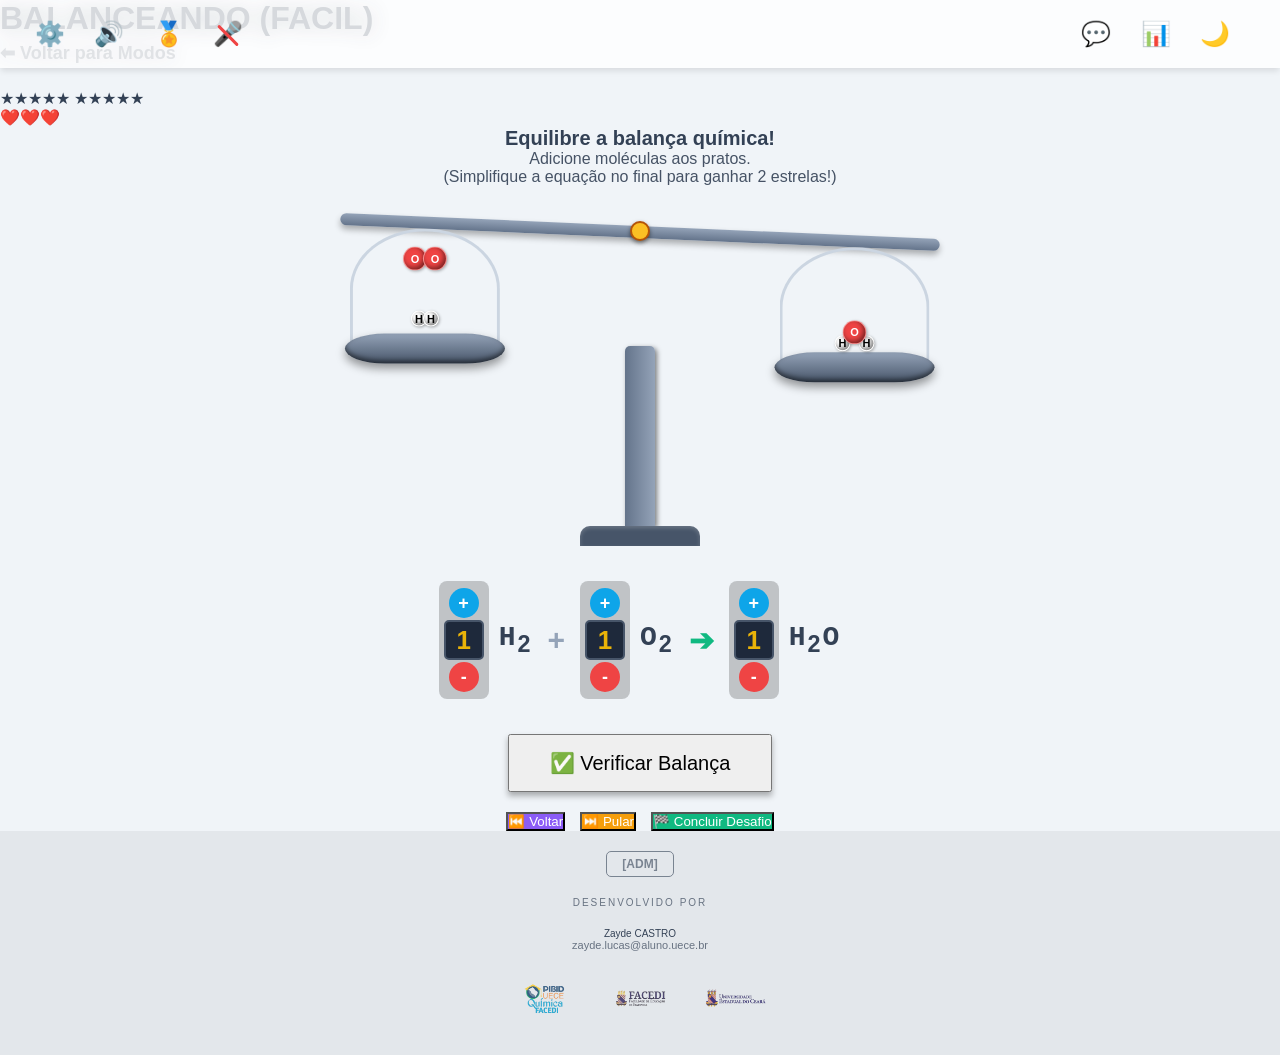
==== balanceando.html @ 754a5bfd "Add files via upload" ====
<!DOCTYPE html>
<html lang="pt-BR">
<head>
  <meta charset="UTF-8">
  <meta name="viewport" content="width=device-width, initial-scale=1.0">
  <title>Balanceando - Química Adômines</title>
  <link rel="stylesheet" href="global.css">
  <link rel="stylesheet" href="balanceando.css">
</head>
<body>

<audio id="musica" src="musica.mp3" loop></audio>
<audio id="click" src="click.mp3"></audio>
<audio id="somErro" src="erro.mp3"></audio>
<audio id="somCorreto" src="correto.mp3"></audio>
<audio id="somGanhou" src="ganhou.mp3"></audio>
<audio id="somPerdeu" src="perdeu.mp3"></audio>

<header class="topo">
  <div class="esquerda">
    <button class="icon-btn" onclick="toggleMenu(event)">⚙️</button>
    <button class="icon-btn" onclick="toggleMute()" id="muteBtn">🔊</button>
    <button class="icon-btn" onclick="abrirConquistas()">🏅</button>
    <button class="icon-btn" onclick="toggleAssistenteVoz()" id="btnAssistente" title="Assistente de Voz">🎤</button>
    <div id="trofeus-globais" class="trofeus-container"></div>
    <div id="menu" class="menu">
      <div class="menu-item"><p>🎵 Volume da música</p><input type="range" id="rangeMusica" min="0" max="1" step="0.1" onchange="volumeMusica(this.value)"></div>
      <div class="menu-item"><p>🔊 Volume dos efeitos</p><input type="range" id="rangeEfeitos" min="0" max="1" step="0.1" onchange="volumeEfeitos(this.value)"></div>
    </div>
  </div>
  
  <div id="cronometro-desafio" class="cronometro escondido">01:30</div>
  
  <div class="direita">
    <button class="icon-btn btn-chat-global" onclick="abrirQuimiChat()" title="QuimiChat">💬</button>
    <button class="icon-btn btn-tabela-global" onclick="abrirTabelaPeriodica()" title="Tabela Periódica">📊</button>
    <button class="icon-btn" onclick="toggleModo()" id="temaBtn">🌙</button>
  </div>
</header>

<main class="game-container">
  
  <div class="header-modo">
    <h1 id="titulo-modo">BALANCEANDO</h1>
    <button class="btn-voltar" onclick="mudarTela('modos.html')">⬅ Voltar para Modos</button>
  </div>

  <div id="toast-mensagem" class="toast escondido"></div>

  <!-- A CAIXA DO HUD IGUAL A DO MODO ESTRUTURANDO -->
  <div id="hud-desafio" class="hud-desafio">
      <div class="hud-topo">
          <div id="estrelas-container" class="estrelas-hud">
              <span class="estrela-vazia">★</span><span class="estrela-vazia">★</span><span class="estrela-vazia">★</span><span class="estrela-vazia">★</span><span class="estrela-vazia">★</span>
              <span class="estrela-vazia">★</span><span class="estrela-vazia">★</span><span class="estrela-vazia">★</span><span class="estrela-vazia">★</span><span class="estrela-vazia">★</span>
          </div>
          <div id="vidas-container" class="vidas-hud"></div>
      </div>
      <div class="hud-pergunta" style="text-align: center;">
          <strong style="font-size: 20px;">Equilibre a balança química!</strong><br>
          <span style="font-size: 16px; opacity: 0.9;">Adicione moléculas aos pratos.<br>
          (Simplifique a equação no final para ganhar 2 estrelas!)</span>
      </div>
  </div>

  <div class="area-trabalho" style="background: transparent; border: none; box-shadow: none;">
    
    <!-- DESENHO DA BALANÇA -->
    <div class="area-balanca">
        <div class="balanca-haste" id="balanca-haste">
            <div class="corda-prato corda-esquerda" id="corda-esquerda">
                <div class="prato"><div class="conteudo-prato" id="prato-reagentes"></div></div>
            </div>
            
            <div class="corda-prato corda-direita" id="corda-direita">
                <div class="prato"><div class="conteudo-prato" id="prato-produtos"></div></div>
            </div>
        </div>
        <div class="balanca-pino"></div>
        <div class="balanca-base"><div class="balanca-pe"></div></div>
    </div>

    <!-- AREA DA EQUAÇÃO MATEMÁTICA -->
    <div class="area-equacao" id="area-equacao"></div>

    <!-- BOTÕES AJEITADOS E ESTILIZADOS -->
    <div class="controles-fase" style="display: flex; flex-direction: column; align-items: center; gap: 10px; margin-top: 20px;">
        <button id="btn-verificar" onclick="verificarBalanceamento()" class="btn-verificar" style="position: relative; right: auto; bottom: auto; padding: 15px 40px; font-size: 20px; box-shadow: 0 4px 6px rgba(0,0,0,0.3);">✅ Verificar Balança</button>
        <div style="display: flex; gap: 15px; margin-top: 10px;">
            <button id="btn-voltar-fase" class="btn-ferramenta" title="Voltar Fase" onclick="voltarFaseBalanceando()" style="background-color: #8b5cf6; color: white;">⏮️ Voltar</button>
            <button id="btn-pular-fase" class="btn-ferramenta" title="Pular Fase" onclick="pularFaseBalanceando()" style="background-color: #f59e0b; color: white;">⏭️ Pular</button>
            <button id="btn-completar-desafio" class="btn-ferramenta" title="Concluir Desafio" onclick="encerrarDesafioBalanceando()" style="background-color: #10b981; color: white;">🏁 Concluir Desafio</button>
        </div>
    </div>

  </div>
</main>

<footer class="rodape">
  <div class="adm"><button class="btn-adm" onclick="abrirChat()">[ADM]</button></div>
  <div class="creditos"><p class="creditos-titulo">Desenvolvido por</p><p class="autor">Zayde CASTRO</p><p class="email">zayde.lucas@aluno.uece.br</p><div class="logos"><img src="pibid.png"><img src="faced.png"><img src="uece.png"></div></div>
</footer>

<div id="modal-erro-desafio" class="modal-overlay" style="z-index: 100000; display: none;">
    <div class="modal-box modal-box-epic" style="border: 4px solid #ef4444; background: linear-gradient(135deg, #fef2f2, #fee2e2); animation: tremer 0.4s;">
        <div class="modal-header" style="background: #ef4444; justify-content: center; font-size: 24px; border-bottom: 4px solid #b91c1c;">
            <h3 style="text-shadow: 1px 1px 2px rgba(0,0,0,0.3);">❌ Balança Torta!</h3>
        </div>
        <div class="modal-body" style="text-align: center;">
            <div style="font-size: 60px; margin-bottom: 10px;">⚠️</div>
            <p id="texto-erro-desafio" style="font-size: 20px; margin-bottom: 25px; color: #b91c1c; font-weight: bold;"></p>
            <button type="button" onclick="document.getElementById('modal-erro-desafio').style.display='none'" class="btn-epic-red">Tentar Novamente</button>
        </div>
    </div>
</div>

<div id="modal-resultado-desafio" class="modal-overlay" style="z-index: 100000; display: none;">
    <div class="modal-box modal-box-epic" id="box-resultado-desafio">
        <div class="modal-header" id="header-resultado-desafio" style="justify-content: center; font-size: 26px;">
            <h3 style="text-shadow: 1px 1px 2px rgba(0,0,0,0.3);">🏁 Fim do Desafio!</h3>
        </div>
        <div class="modal-body" style="text-align: center;">
            <div id="icone-resultado" style="font-size: 60px; margin-bottom: 10px;">🏆</div>
            <h1 id="texto-resultado-desafio" style="font-size: 32px; margin-bottom: 15px;">Excelente!</h1>
            <p id="subtexto-resultado-desafio" style="margin-bottom: 30px; font-size: 18px; color: #334155; font-weight: 500;"></p>
            <button type="button" onclick="mudarTela('modos.html')" id="btn-resultado-desafio" class="btn-epic-green">Voltar ao Menu</button>
        </div>
    </div>
</div>

<div id="chat-overlay" class="modal-overlay" onclick="fecharModais(event)" style="display: none;"><div class="modal-box"><div class="modal-header"><h3>Painel ADM</h3><button onclick="fecharChatBtn()">✖</button></div><div class="modal-body chat-body"><div id="chat-mensagens" style="height: 200px; overflow-y: auto; text-align: left; margin-bottom: 10px; background: rgba(0,0,0,0.05); padding: 10px; border-radius: 5px; font-family: monospace;"></div><input type="text" id="chat-input" placeholder="Digite um comando e aperte ENTER..." style="width: 100%; padding: 10px; border: 1px solid #ccc; border-radius: 5px;" onkeypress="processarChat(event)"></div></div></div>

<script src="global.js"></script>
<script src="assistente.js"></script>
<script src="balanceando.js"></script>
</body>
</html>
---- global.css ----
:root { --bg-color: #f0f4f8; --text-color: #334155; --header-bg: rgba(255, 255, 255, 0.8); --btn-bg: linear-gradient(135deg, #38bdf8, #0284c7); --btn-hover: scale(1.1); --shadow: 0 4px 6px -1px rgba(0, 0, 0, 0.1); }
body.dark { --bg-color: #0f172a; --text-color: #e2e8f0; --header-bg: rgba(15, 23, 42, 0.8); --btn-bg: linear-gradient(135deg, #0ea5e9, #0369a1); --shadow: 0 4px 6px -1px rgba(0, 0, 0, 0.5); }
* { box-sizing: border-box; margin: 0; padding: 0; font-family: 'Segoe UI', Tahoma, sans-serif; }

body { background-color: var(--bg-color); color: var(--text-color); display: flex; flex-direction: column; min-height: 100vh; overflow-x: hidden; transition: background-color 0.4s, color 0.4s; animation: entrarTela 0.5s ease forwards; }
body.saindo { animation: sairTela 0.5s ease forwards; }
@keyframes entrarTela { 0% { opacity: 0; } 100% { opacity: 1; } }
@keyframes sairTela { 0% { opacity: 1; } 100% { opacity: 0; } }

.escondido { display: none !important; opacity: 0; pointer-events: none;}
.toast { position: fixed; top: 90px; left: 50%; transform: translateX(-50%); background: var(--btn-bg); color: white; padding: 12px 25px; border-radius: 30px; font-weight: bold; font-size: 16px; box-shadow: 0 10px 20px rgba(0,0,0,0.3); z-index: 99999; transition: opacity 0.4s ease, top 0.4s ease; text-align: center; width: max-content; max-width: 90vw;}

.topo { position: fixed; top: 0; width: 100%; display: flex; justify-content: space-between; padding: 15px 30px; background: var(--header-bg); backdrop-filter: blur(10px); z-index: 1000; box-shadow: var(--shadow); }
.icon-btn { background: none; border: none; font-size: 24px; cursor: pointer; margin-right: 15px; transition: transform 0.2s; padding: 5px;}
.icon-btn:hover { transform: scale(1.2); }

.mic-ouvindo { animation: piscarMic 1s infinite alternate; color: #ef4444 !important; }
@keyframes piscarMic { 0% { transform: scale(1); filter: drop-shadow(0 0 5px rgba(239,68,68,0.5)); } 100% { transform: scale(1.3); filter: drop-shadow(0 0 15px rgba(239,68,68,1)); } }

.menu { display: none; position: absolute; top: 60px; left: 30px; background: #ffffff; color: #1e293b; padding: 20px; border-radius: 12px; box-shadow: 0 10px 25px rgba(0,0,0,0.2); width: 250px; z-index: 1000;}
.menu-item { margin-bottom: 15px; }
.menu-item p { font-size: 14px; font-weight: bold; margin-bottom: 5px; }
.menu input[type="range"] { width: 100%; cursor: pointer; }

.rodape { text-align: center; padding: 20px; background: rgba(0, 0, 0, 0.05); margin-top: auto; }
.dark .rodape { background: rgba(255, 255, 255, 0.02); }
.btn-adm { background: none; border: 1px solid currentColor; color: inherit; padding: 5px 15px; border-radius: 5px; font-size: 12px; font-weight: bold; cursor: pointer; margin-bottom: 20px; opacity: 0.6; transition: all 0.3s ease; }
.btn-adm:hover { opacity: 1; transform: scale(1.15); }
.creditos-titulo { font-size: 10px; text-transform: uppercase; letter-spacing: 2px; opacity: 0.7; margin-bottom: 20px; }
.autor { font-size: 10px; font-weight: normal; }
.email { font-size: 11px; opacity: 0.7; margin-bottom: 15px; }
.logos img { height: 65px; margin: 0 15px; opacity: 0.85; transition: 0.3s; }
.logos img:hover { opacity: 1; transform: scale(1.15); }

.bolha { position: fixed; border: 2px solid #00d2ff; border-radius: 50%; transform: translate(-50%, -50%); pointer-events: none; animation: gota 0.6s ease-out forwards; z-index: 9999; }
@keyframes gota { 0% { width: 0px; height: 0px; opacity: 0.8; border-width: 4px; } 100% { width: 120px; height: 120px; opacity: 0; border-width: 1px; } }

.modal-overlay { display: none; position: fixed; top: 0; left: 0; width: 100%; height: 100%; background: rgba(0, 0, 0, 0.6); z-index: 9000; backdrop-filter: blur(5px); }
.modal-box { background: var(--bg-color); width: 90%; max-width: 500px; margin: 10vh auto; border-radius: 12px; box-shadow: 0 20px 40px rgba(0,0,0,0.3); overflow: hidden; max-height: 80vh; display: flex; flex-direction: column; }
.modal-header { background: var(--btn-bg); color: white; padding: 15px; display: flex; justify-content: space-between; align-items: center; }
.modal-header button { background: none; border: none; color: white; font-size: 18px; cursor: pointer; padding: 5px;}
.modal-body { padding: 30px; overflow-y: auto; }

.conquista-item { display: flex; align-items: center; padding: 15px; border-bottom: 1px solid rgba(128,128,128,0.2); gap: 15px; text-align: left; }
.conquista-icone { font-size: 24px; opacity: 0.3; filter: grayscale(1); }
.conquista-texto { font-size: 14px; opacity: 0.6; }
.conquista-desbloqueada .conquista-icone { opacity: 1; filter: none; }
.conquista-desbloqueada .conquista-texto { opacity: 1; font-weight: bold; color: #16a34a; }
.btn-voltar { background: none; border: none; color: var(--text-color); font-size: 18px; font-weight: bold; cursor: pointer; display: flex; align-items: center; margin-bottom: 20px; transition: transform 0.2s, opacity 0.2s; opacity: 0.7; padding: 5px 0;}
.btn-voltar:hover { transform: scale(1.1) translateX(-5px); opacity: 1; }

/* TROFÉUS E CELEBRAÇÃO */
.trofeus-container { display: inline-flex; gap: 5px; align-items: center; margin-right: 15px; }
.trofeu-mini { font-size: 20px; animation: flutuar 3s infinite ease-in-out; cursor: help; }
.trofeu-prata { filter: grayscale(100%) brightness(1.2); }

.tela-comemoracao { position: fixed; top: 0; left: 0; width: 100%; height: 100%; background: rgba(0,0,0,0.9); z-index: 100000; display: flex; flex-direction: column; justify-content: center; align-items: center; opacity: 0; pointer-events: none; transition: opacity 0.5s; text-align: center; }
.tela-comemoracao.ativa { opacity: 1; pointer-events: all; }
.trofeu-gigante { font-size: 180px; animation: flutuarGigante 2s infinite ease-in-out, brilhoOuro 2s alternate infinite; }

@keyframes brilhoPrata { 0% { filter: grayscale(100%) brightness(1.2) drop-shadow(0 0 20px silver); } 100% { filter: grayscale(100%) brightness(1.2) drop-shadow(0 0 60px silver); } }
.prata-brilho { animation: flutuarGigante 2s infinite ease-in-out, brilhoPrata 2s alternate infinite !important; }

@keyframes flutuarGigante { 0%, 100% { transform: translateY(0) scale(1); } 50% { transform: translateY(-30px) scale(1.1); } }
@keyframes brilhoOuro { 0% { filter: drop-shadow(0 0 20px gold); } 100% { filter: drop-shadow(0 0 60px gold); } }
.confete { position: absolute; width: 10px; height: 10px; background: red; animation: cair 3s linear infinite; z-index: 99999;}
@keyframes cair { 0% { transform: translateY(-10vh) rotate(0deg); } 100% { transform: translateY(110vh) rotate(360deg); } }

/* ==========================================
   TABELA PERIÓDICA
   ========================================== */
.modal-tabela { max-width: 95%; width: 1200px; height: 90vh;}
.tabela-body { display: flex; flex-direction: column; gap: 20px; overflow-x: auto; padding: 20px; }
.info-painel { background: rgba(0,0,0,0.05); padding: 15px 30px; border-radius: 8px; border-bottom: 4px solid #0284c7; display: flex; justify-content: space-between; flex-wrap: wrap; align-items: center;}
.dark .info-painel { background: rgba(255,255,255,0.05); }

.grade-tabela { display: grid; grid-template-columns: repeat(18, minmax(45px, 1fr)); gap: 4px; width: max-content; margin: 0 auto; padding-bottom: 20px;}
.elemento-tabela { background: var(--bg-color); border: 1px solid var(--text-color); border-radius: 4px; padding: 5px; text-align: center; cursor: pointer; transition: all 0.2s; display: flex; flex-direction: column; justify-content: center; min-height: 55px; opacity: 0.85; box-shadow: 0 2px 4px rgba(0,0,0,0.1);}
.elemento-tabela:hover { transform: scale(1.2); z-index: 10; position: relative; opacity: 1; border-color: #0284c7; background: #e0f2fe; color: #0369a1; box-shadow: 0 8px 16px rgba(0,0,0,0.3);}
.dark .elemento-tabela:hover { background: #0c4a6e; color: #bae6fd; }

.el-num { font-size: 10px; opacity: 0.7; text-align: left; }
.el-sim { font-weight: 900; font-size: 16px; margin-top: 2px;}

/* ==========================================
   QUIMICHAT (IA)
   ========================================== */
.modal-chat { max-width: 600px; height: 85vh; display: flex; flex-direction: column; overflow: hidden; } /* Adicionado overflow hidden */
.aviso-chat { background: #ef4444; color: white; text-align: center; font-size: 12px; padding: 5px; font-weight: bold;}
.bateria-container { background: #1e293b; color: #10b981; padding: 8px; text-align: center; font-weight: bold; font-size: 14px; letter-spacing: 1px; display: flex; justify-content: center; align-items: center; gap: 10px;}
.bateria-container span { color: white; font-size: 12px; font-weight: normal; opacity: 0.8;}
.chat-body-inner { flex: 1; display: flex; flex-direction: column; padding: 15px; overflow: hidden; } /* Alterado para flex: 1 e overflow hidden */
.chat-mensagens { flex: 1; overflow-y: auto; display: flex; flex-direction: column; gap: 12px; padding-bottom: 15px; border-bottom: 1px solid rgba(128,128,128,0.2); margin-bottom: 15px;}
.msg-user { align-self: flex-end; background: #0ea5e9; color: white; padding: 10px 15px; border-radius: 18px 18px 0 18px; max-width: 85%; font-size: 14px; box-shadow: 0 2px 5px rgba(0,0,0,0.1);}
.msg-ai { align-self: flex-start; background: #e2e8f0; color: #1e293b; padding: 10px 15px; border-radius: 18px 18px 18px 0; max-width: 85%; font-size: 14px; box-shadow: 0 2px 5px rgba(0,0,0,0.1); line-height: 1.4;}
.dark .msg-ai { background: #334155; color: #f8fafc; }
.chat-input-area { display: flex; gap: 10px; flex-shrink: 0; } /* Adicionado flex-shrink: 0 para não amassar */
.chat-input-area input { flex: 1; padding: 12px 15px; border-radius: 25px; border: 1px solid #cbd5e1; outline: none; background: var(--bg-color); color: var(--text-color); font-size: 14px;}
.chat-input-area button { background: var(--btn-bg); color: white; border: none; width: 45px; height: 45px; border-radius: 50%; cursor: pointer; display: flex; justify-content: center; align-items: center; font-size: 18px; transition: transform 0.2s; flex-shrink: 0;}
.chat-input-area button:hover { transform: scale(1.1); }
.carregando-ai { align-self: flex-start; font-size: 12px; opacity: 0.6; font-style: italic; margin-left: 10px;}

/* ==========================================
   RESPONSIVIDADE GLOBAL (MOBILE & TABLET)
   ========================================== */
@media (max-width: 768px) {
    .topo { padding: 10px 15px; }
    .icon-btn { font-size: 20px; margin-right: 5px; }
    .trofeus-container { margin-right: 5px; }
    .trofeu-mini { font-size: 16px; }
    .menu { left: 10px; right: 10px; width: auto; max-width: 300px; top: 55px; }
    .modal-box { margin: 5vh auto; width: 95%; max-height: 90vh; }
    .modal-body { padding: 20px; }
    .rodape { padding: 15px 10px; }
    .logos img { height: 40px; margin: 0 5px; }
    .trofeu-gigante { font-size: 120px; }
    #titulo-comemoracao { font-size: 28px !important; }
    .toast { top: 70px; padding: 10px 20px; font-size: 14px; }
    .info-painel { flex-direction: column; gap: 10px; text-align: center;}
    .elemento-tabela { min-height: 45px; padding: 3px;}
    .el-sim { font-size: 14px; }
}
---- balanceando.css ----
/* ==========================================
   ESTILOS DO MODO BALANCEANDO
   ========================================== */

.area-balanca {
    display: flex;
    flex-direction: column;
    align-items: center;
    justify-content: flex-end;
    height: 40vh;
    position: relative;
    margin-top: 10px;
    padding-bottom: 30px;
}

/* Base fixa da balança */
.balanca-base {
    width: 30px;
    height: 180px;
    background: linear-gradient(90deg, #64748b, #94a3b8);
    position: relative;
    border-radius: 5px 5px 0 0;
    box-shadow: 2px 2px 5px rgba(0,0,0,0.5);
    z-index: 5;
}

.balanca-pe {
    width: 120px;
    height: 20px;
    background: #475569;
    border-radius: 10px 10px 0 0;
    position: absolute;
    bottom: -20px;
    left: 50%;
    transform: translateX(-50%);
    box-shadow: inset 0 2px 4px rgba(255,255,255,0.2);
}

/* Haste horizontal que gira */
.balanca-haste {
    width: 600px;
    height: 12px;
    background: linear-gradient(180deg, #94a3b8, #64748b);
    position: absolute;
    top: 30px;
    left: 50%;
    transform-origin: center center;
    transform: translate(-50%, 0) rotate(0deg); 
    transition: transform 0.8s cubic-bezier(0.4, 0, 0.2, 1);
    border-radius: 10px;
    box-shadow: 0 4px 6px rgba(0,0,0,0.3);
    z-index: 10;
}

.balanca-pino {
    width: 20px;
    height: 20px;
    background: #fbbf24;
    border-radius: 50%;
    position: absolute;
    top: 25px;
    left: 50%;
    transform: translateX(-50%);
    z-index: 15;
    box-shadow: 0 2px 4px rgba(0,0,0,0.5);
    border: 2px solid #b45309;
}

.corda-prato {
    position: absolute;
    top: 12px;
    width: 150px;
    height: 120px;
    border: 3px solid #cbd5e1;
    border-bottom: none;
    border-radius: 50% 50% 0 0;
    transform-origin: top center;
}
.corda-esquerda { left: 10px; }
.corda-direita { right: 10px; }

/* Pratos da Balança */
.prato {
    width: 160px;
    height: 30px;
    background: linear-gradient(180deg, #94a3b8, #475569);
    position: absolute;
    bottom: -15px;
    left: 50%;
    transform: translateX(-50%);
    border-radius: 50% / 100%;
    box-shadow: inset 0 -3px 5px rgba(0,0,0,0.5), 0 5px 10px rgba(0,0,0,0.4);
    display: flex;
    justify-content: center;
    align-items: flex-end;
}

/* CONTAINER DAS MOLÉCULAS */
.conteudo-prato {
    position: absolute;
    bottom: 20px;
    width: 100%;
    display: flex;
    flex-direction: column-reverse; 
    align-items: center;
    gap: 10px; /* Mais espaço entre as moléculas empilhadas */
}

/* CAIXA GEOMÉTRICA DA MOLÉCULA (Onde as bolas vão ser coladas) */
.molecula-visual {
    display: flex;
    justify-content: center;
    align-items: center;
    position: relative; /* Caixa-mãe para a posição absoluta dos filhos funcionar */
    padding: 0;
    margin: 5px;
    animation: cair 0.4s ease-out;
}

/* Átomos redondos individuais - AGORA SÃO POSIÇÃO ABSOLUTA PARA COLAR PERFEITAMENTE */
.atomo-bolinha {
    border-radius: 50%;
    display: flex;
    justify-content: center;
    align-items: center;
    color: white;
    font-size: 11px;
    font-weight: bold;
    box-shadow: inset -2px -2px 5px rgba(0,0,0,0.5), 1px 1px 3px rgba(0,0,0,0.3);
    border: 1px solid rgba(255,255,255,0.4);
    position: absolute;
    z-index: 5;
}

/* Animação de queda */
@keyframes cair {
    0% { transform: translateY(-50px) scale(1.2); opacity: 0; }
    100% { transform: translateY(0) scale(1); opacity: 1; }
}

/* ÁREA DA EQUAÇÃO NO RODAPÉ */
.area-equacao {
    display: flex;
    align-items: center;
    justify-content: center;
    gap: 15px;
    background: var(--painel-bg);
    padding: 15px;
    border-radius: 15px;
    margin: 10px auto;
    width: 90%;
    max-width: 900px;
    border: 2px solid var(--bordas);
    flex-wrap: wrap;
}

.termo-equacao {
    display: flex;
    align-items: center;
    gap: 10px;
}

.bloco-coeficiente {
    display: flex;
    flex-direction: column;
    align-items: center;
    background: rgba(0, 0, 0, 0.2);
    padding: 5px;
    border-radius: 8px;
}

.valor-coeficiente {
    font-size: 26px;
    font-weight: bold;
    color: #eab308;
    background: #1e293b;
    width: 40px;
    height: 40px;
    display: flex;
    align-items: center;
    justify-content: center;
    border-radius: 5px;
    border: 2px solid #475569;
}

.btn-coeficiente {
    width: 30px;
    height: 30px;
    background: #0ea5e9;
    color: white;
    border: none;
    border-radius: 50%;
    font-size: 18px;
    font-weight: bold;
    cursor: pointer;
    margin: 2px 0;
    transition: 0.2s;
}
.btn-coeficiente:hover { background: #0284c7; transform: scale(1.1); }
.btn-coeficiente.minus { background: #ef4444; }
.btn-coeficiente.minus:hover { background: #b91c1c; }

.texto-molecula {
    font-size: 28px;
    font-weight: bold;
    font-family: monospace;
    letter-spacing: 2px;
}

.sinal-mais, .sinal-seta {
    font-size: 30px;
    font-weight: bold;
    color: #94a3b8;
}

.sinal-seta { color: #10b981; }

@keyframes tremer {
    0% { transform: translate(-50%, 0) rotate(0deg); }
    25% { transform: translate(-50%, 0) rotate(-5deg); }
    50% { transform: translate(-50%, 0) rotate(5deg); }
    75% { transform: translate(-50%, 0) rotate(-5deg); }
    100% { transform: translate(-50%, 0) rotate(0deg); }
}
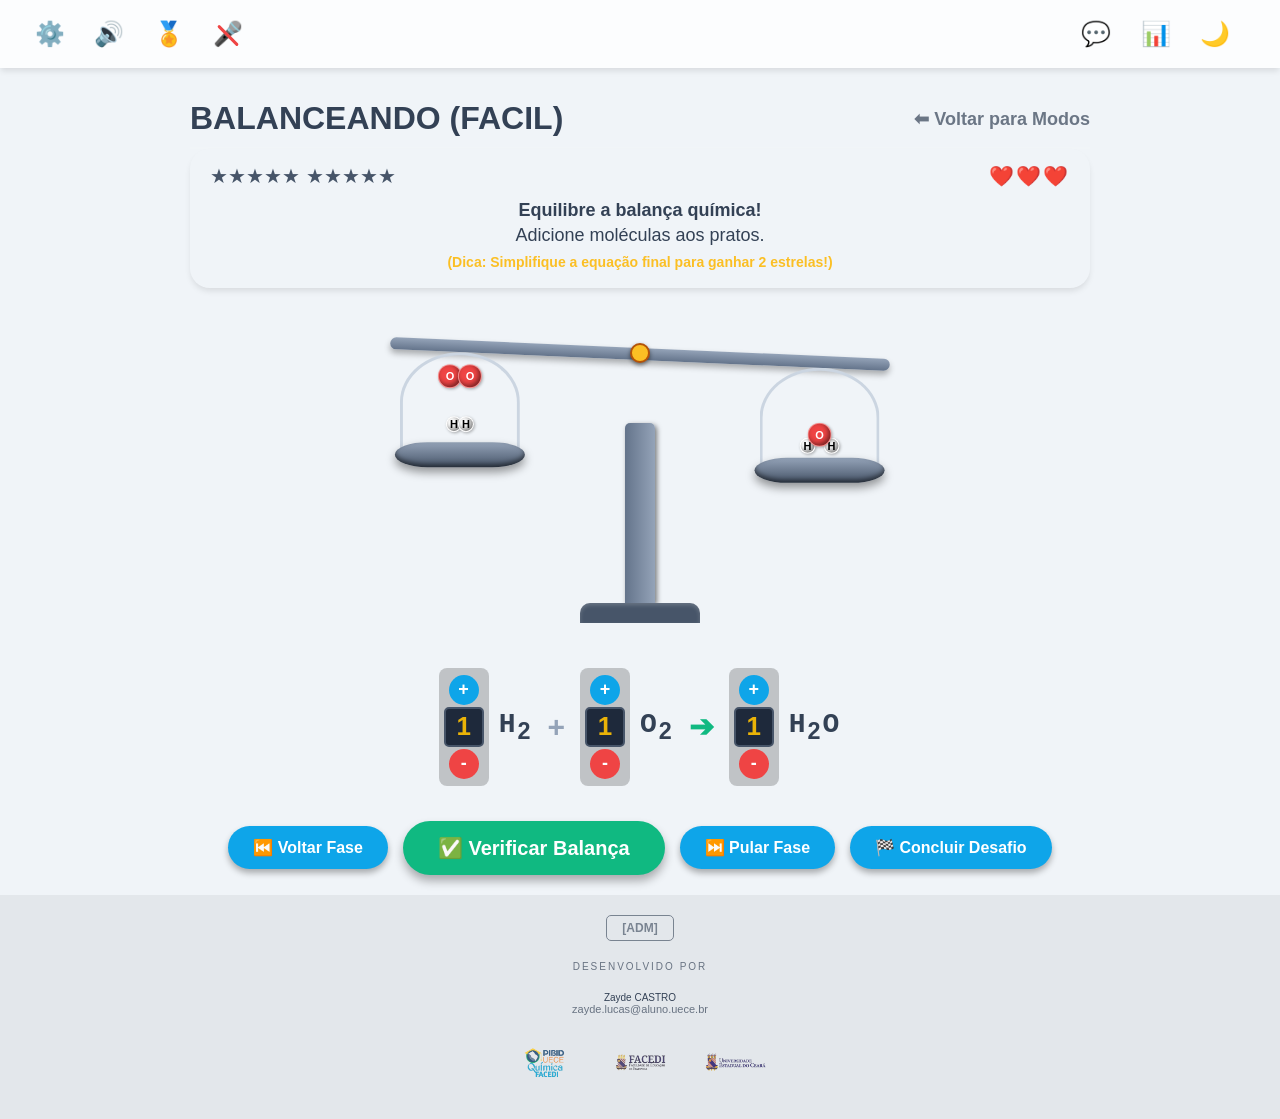
==== commit e10faf38: "Add files via upload" ====
--- a/balanceando.html
+++ b/balanceando.html
@@ -29,8 +29,6 @@
     </div>
   </div>
   
-  <div id="cronometro-desafio" class="cronometro escondido">01:30</div>
-  
   <div class="direita">
     <button class="icon-btn btn-chat-global" onclick="abrirQuimiChat()" title="QuimiChat">💬</button>
     <button class="icon-btn btn-tabela-global" onclick="abrirTabelaPeriodica()" title="Tabela Periódica">📊</button>
@@ -38,16 +36,17 @@
   </div>
 </header>
 
+<!-- A main inteira desce graças ao padding-top do CSS -->
 <main class="game-container">
   
-  <div class="header-modo">
-    <h1 id="titulo-modo">BALANCEANDO</h1>
-    <button class="btn-voltar" onclick="mudarTela('modos.html')">⬅ Voltar para Modos</button>
+  <div class="header-modo" style="width: 90%; margin: 0 auto; display: flex; justify-content: space-between; align-items: center; border-bottom: 2px solid rgba(255,255,255,0.1); padding-bottom: 10px;">
+    <h1 id="titulo-modo" style="margin:0;">BALANCEANDO</h1>
+    <button class="btn-voltar" onclick="mudarTela('modos.html')" style="margin:0;">⬅ Voltar para Modos</button>
   </div>
 
   <div id="toast-mensagem" class="toast escondido"></div>
 
-  <!-- A CAIXA DO HUD IGUAL A DO MODO ESTRUTURANDO -->
+  <!-- HUD CENTRALIZADO PADRÃO ESTRUTURANDO -->
   <div id="hud-desafio" class="hud-desafio">
       <div class="hud-topo">
           <div id="estrelas-container" class="estrelas-hud">
@@ -56,16 +55,15 @@
           </div>
           <div id="vidas-container" class="vidas-hud"></div>
       </div>
-      <div class="hud-pergunta" style="text-align: center;">
-          <strong style="font-size: 20px;">Equilibre a balança química!</strong><br>
-          <span style="font-size: 16px; opacity: 0.9;">Adicione moléculas aos pratos.<br>
-          (Simplifique a equação no final para ganhar 2 estrelas!)</span>
+      <div class="hud-pergunta">
+          <strong>Equilibre a balança química!</strong><br>Adicione moléculas aos pratos.<br>
+          <span class="hud-dica-simplifica">(Dica: Simplifique a equação final para ganhar 2 estrelas!)</span>
       </div>
   </div>
 
-  <div class="area-trabalho" style="background: transparent; border: none; box-shadow: none;">
+  <div class="area-trabalho" style="background: transparent; border: none; box-shadow: none; width: 100%;">
     
-    <!-- DESENHO DA BALANÇA -->
+    <!-- DESENHO FÍSICO DA BALANÇA -->
     <div class="area-balanca">
         <div class="balanca-haste" id="balanca-haste">
             <div class="corda-prato corda-esquerda" id="corda-esquerda">
@@ -76,6 +74,7 @@
                 <div class="prato"><div class="conteudo-prato" id="prato-produtos"></div></div>
             </div>
         </div>
+        
         <div class="balanca-pino"></div>
         <div class="balanca-base"><div class="balanca-pe"></div></div>
     </div>
@@ -83,14 +82,12 @@
     <!-- AREA DA EQUAÇÃO MATEMÁTICA -->
     <div class="area-equacao" id="area-equacao"></div>
 
-    <!-- BOTÕES AJEITADOS E ESTILIZADOS -->
-    <div class="controles-fase" style="display: flex; flex-direction: column; align-items: center; gap: 10px; margin-top: 20px;">
-        <button id="btn-verificar" onclick="verificarBalanceamento()" class="btn-verificar" style="position: relative; right: auto; bottom: auto; padding: 15px 40px; font-size: 20px; box-shadow: 0 4px 6px rgba(0,0,0,0.3);">✅ Verificar Balança</button>
-        <div style="display: flex; gap: 15px; margin-top: 10px;">
-            <button id="btn-voltar-fase" class="btn-ferramenta" title="Voltar Fase" onclick="voltarFaseBalanceando()" style="background-color: #8b5cf6; color: white;">⏮️ Voltar</button>
-            <button id="btn-pular-fase" class="btn-ferramenta" title="Pular Fase" onclick="pularFaseBalanceando()" style="background-color: #f59e0b; color: white;">⏭️ Pular</button>
-            <button id="btn-completar-desafio" class="btn-ferramenta" title="Concluir Desafio" onclick="encerrarDesafioBalanceando()" style="background-color: #10b981; color: white;">🏁 Concluir Desafio</button>
-        </div>
+    <!-- BOTÕES AJEITADOS E COM EFEITO HOVER -->
+    <div class="controles-fase">
+        <button id="btn-voltar-fase" class="btn-controle-balanca" title="Voltar Fase" onclick="voltarFaseBalanceando()">⏮️ Voltar Fase</button>
+        <button id="btn-verificar" onclick="verificarBalanceamento()" class="btn-verificar-master">✅ Verificar Balança</button>
+        <button id="btn-pular-fase" class="btn-controle-balanca" title="Pular Fase" onclick="pularFaseBalanceando()">⏭️ Pular Fase</button>
+        <button id="btn-completar-desafio" class="btn-controle-balanca" title="Concluir Desafio" onclick="encerrarDesafioBalanceando()">🏁 Concluir Desafio</button>
     </div>
 
   </div>
--- a/balanceando.css
+++ b/balanceando.css
@@ -1,19 +1,82 @@
 /* ==========================================
-   ESTILOS DO MODO BALANCEANDO
+   ESTILOS DO MODO BALANCEANDO (VISUAL ADÔMINES)
    ========================================== */
 
+/* MARGEM DE SEGURANÇA PARA A BARRA DO TOPO NÃO COBRIR O JOGO */
+.game-container {
+    padding-top: 100px;
+    width: 100%;
+    max-width: 1000px;
+    margin: 0 auto;
+    display: flex;
+    flex-direction: column;
+    align-items: center;
+}
+
+/* CAIXA DO ENUNCIADO E PLACAR (ESTILO CARTÃO) */
+.hud-desafio {
+    background: var(--painel-bg);
+    border-radius: 20px;
+    border: 2px solid var(--bordas);
+    box-shadow: var(--shadow);
+    width: 90%;
+    max-width: 900px;
+    padding: 15px 20px;
+    margin-bottom: 20px;
+    position: relative;
+    display: flex;
+    flex-direction: column;
+    text-align: center;
+}
+
+.hud-topo {
+    display: flex;
+    justify-content: space-between;
+    width: 100%;
+    margin-bottom: 10px;
+}
+
+.estrelas-hud {
+    font-size: 20px;
+    color: #475569;
+}
+.estrelas-hud .ganha {
+    color: #eab308;
+    text-shadow: 0 0 8px gold;
+}
+
+.vidas-hud {
+    font-size: 20px;
+    letter-spacing: 2px;
+}
+
+.hud-pergunta {
+    font-size: 18px;
+    line-height: 1.4;
+    color: var(--text-color);
+}
+
+.hud-dica-simplifica {
+    font-size: 14px;
+    color: #fbbf24;
+    font-weight: bold;
+    display: block;
+    margin-top: 5px;
+}
+
+/* BALANÇA FÍSICA */
 .area-balanca {
     display: flex;
     flex-direction: column;
     align-items: center;
     justify-content: flex-end;
-    height: 40vh;
+    height: 35vh;
     position: relative;
     margin-top: 10px;
     padding-bottom: 30px;
-}
-
-/* Base fixa da balança */
+    width: 100%;
+}
+
 .balanca-base {
     width: 30px;
     height: 180px;
@@ -36,9 +99,8 @@
     box-shadow: inset 0 2px 4px rgba(255,255,255,0.2);
 }
 
-/* Haste horizontal que gira */
 .balanca-haste {
-    width: 600px;
+    width: 500px;
     height: 12px;
     background: linear-gradient(180deg, #94a3b8, #64748b);
     position: absolute;
@@ -69,8 +131,8 @@
 .corda-prato {
     position: absolute;
     top: 12px;
-    width: 150px;
-    height: 120px;
+    width: 120px;
+    height: 100px;
     border: 3px solid #cbd5e1;
     border-bottom: none;
     border-radius: 50% 50% 0 0;
@@ -79,10 +141,9 @@
 .corda-esquerda { left: 10px; }
 .corda-direita { right: 10px; }
 
-/* Pratos da Balança */
 .prato {
-    width: 160px;
-    height: 30px;
+    width: 130px;
+    height: 25px;
     background: linear-gradient(180deg, #94a3b8, #475569);
     position: absolute;
     bottom: -15px;
@@ -95,7 +156,6 @@
     align-items: flex-end;
 }
 
-/* CONTAINER DAS MOLÉCULAS */
 .conteudo-prato {
     position: absolute;
     bottom: 20px;
@@ -103,21 +163,20 @@
     display: flex;
     flex-direction: column-reverse; 
     align-items: center;
-    gap: 10px; /* Mais espaço entre as moléculas empilhadas */
-}
-
-/* CAIXA GEOMÉTRICA DA MOLÉCULA (Onde as bolas vão ser coladas) */
+    gap: 2px;
+}
+
+/* CAIXA GEOMÉTRICA DA MOLÉCULA */
 .molecula-visual {
     display: flex;
     justify-content: center;
     align-items: center;
-    position: relative; /* Caixa-mãe para a posição absoluta dos filhos funcionar */
+    position: relative;
     padding: 0;
-    margin: 5px;
+    margin: 3px;
     animation: cair 0.4s ease-out;
 }
 
-/* Átomos redondos individuais - AGORA SÃO POSIÇÃO ABSOLUTA PARA COLAR PERFEITAMENTE */
 .atomo-bolinha {
     border-radius: 50%;
     display: flex;
@@ -132,7 +191,6 @@
     z-index: 5;
 }
 
-/* Animação de queda */
 @keyframes cair {
     0% { transform: translateY(-50px) scale(1.2); opacity: 0; }
     100% { transform: translateY(0) scale(1); opacity: 1; }
@@ -146,8 +204,8 @@
     gap: 15px;
     background: var(--painel-bg);
     padding: 15px;
-    border-radius: 15px;
-    margin: 10px auto;
+    border-radius: 20px;
+    margin: 20px auto;
     width: 90%;
     max-width: 900px;
     border: 2px solid var(--bordas);
@@ -194,11 +252,11 @@
     font-weight: bold;
     cursor: pointer;
     margin: 2px 0;
-    transition: 0.2s;
+    transition: transform 0.2s, background 0.2s;
 }
 .btn-coeficiente:hover { background: #0284c7; transform: scale(1.1); }
 .btn-coeficiente.minus { background: #ef4444; }
-.btn-coeficiente.minus:hover { background: #b91c1c; }
+.btn-coeficiente.minus:hover { background: #b91c1c; transform: scale(1.1); }
 
 .texto-molecula {
     font-size: 28px;
@@ -212,8 +270,57 @@
     font-weight: bold;
     color: #94a3b8;
 }
-
 .sinal-seta { color: #10b981; }
+
+/* BOTÕES DE NAVEGAÇÃO E VERIFICAÇÃO */
+.controles-fase {
+    display: flex;
+    flex-wrap: wrap;
+    justify-content: center;
+    align-items: center;
+    gap: 15px;
+    margin-top: 10px;
+    margin-bottom: 20px;
+}
+
+.btn-controle-balanca {
+    background: #0ea5e9; /* Azul padrão Adômines */
+    color: white;
+    border: none;
+    padding: 12px 25px;
+    font-size: 16px;
+    font-weight: bold;
+    border-radius: 25px; /* Bordas bem redondas */
+    cursor: pointer;
+    transition: transform 0.2s, box-shadow 0.2s;
+    box-shadow: 0 4px 6px rgba(0,0,0,0.3);
+}
+
+.btn-controle-balanca:hover {
+    transform: translateY(-3px) scale(1.05); /* Sobe e cresce igual aos botões principais */
+    box-shadow: 0 6px 12px rgba(0,0,0,0.4);
+    background: #0284c7;
+}
+
+/* Botão Verificar (Destaque Principal) */
+.btn-verificar-master {
+    background: #10b981; /* Verde Sucesso */
+    color: white;
+    border: none;
+    padding: 15px 35px;
+    font-size: 20px;
+    font-weight: bold;
+    border-radius: 30px;
+    cursor: pointer;
+    transition: transform 0.2s, box-shadow 0.2s;
+    box-shadow: 0 6px 10px rgba(0,0,0,0.3);
+}
+
+.btn-verificar-master:hover {
+    transform: translateY(-5px) scale(1.08);
+    box-shadow: 0 8px 15px rgba(16, 185, 129, 0.5);
+    background: #059669;
+}
 
 @keyframes tremer {
     0% { transform: translate(-50%, 0) rotate(0deg); }
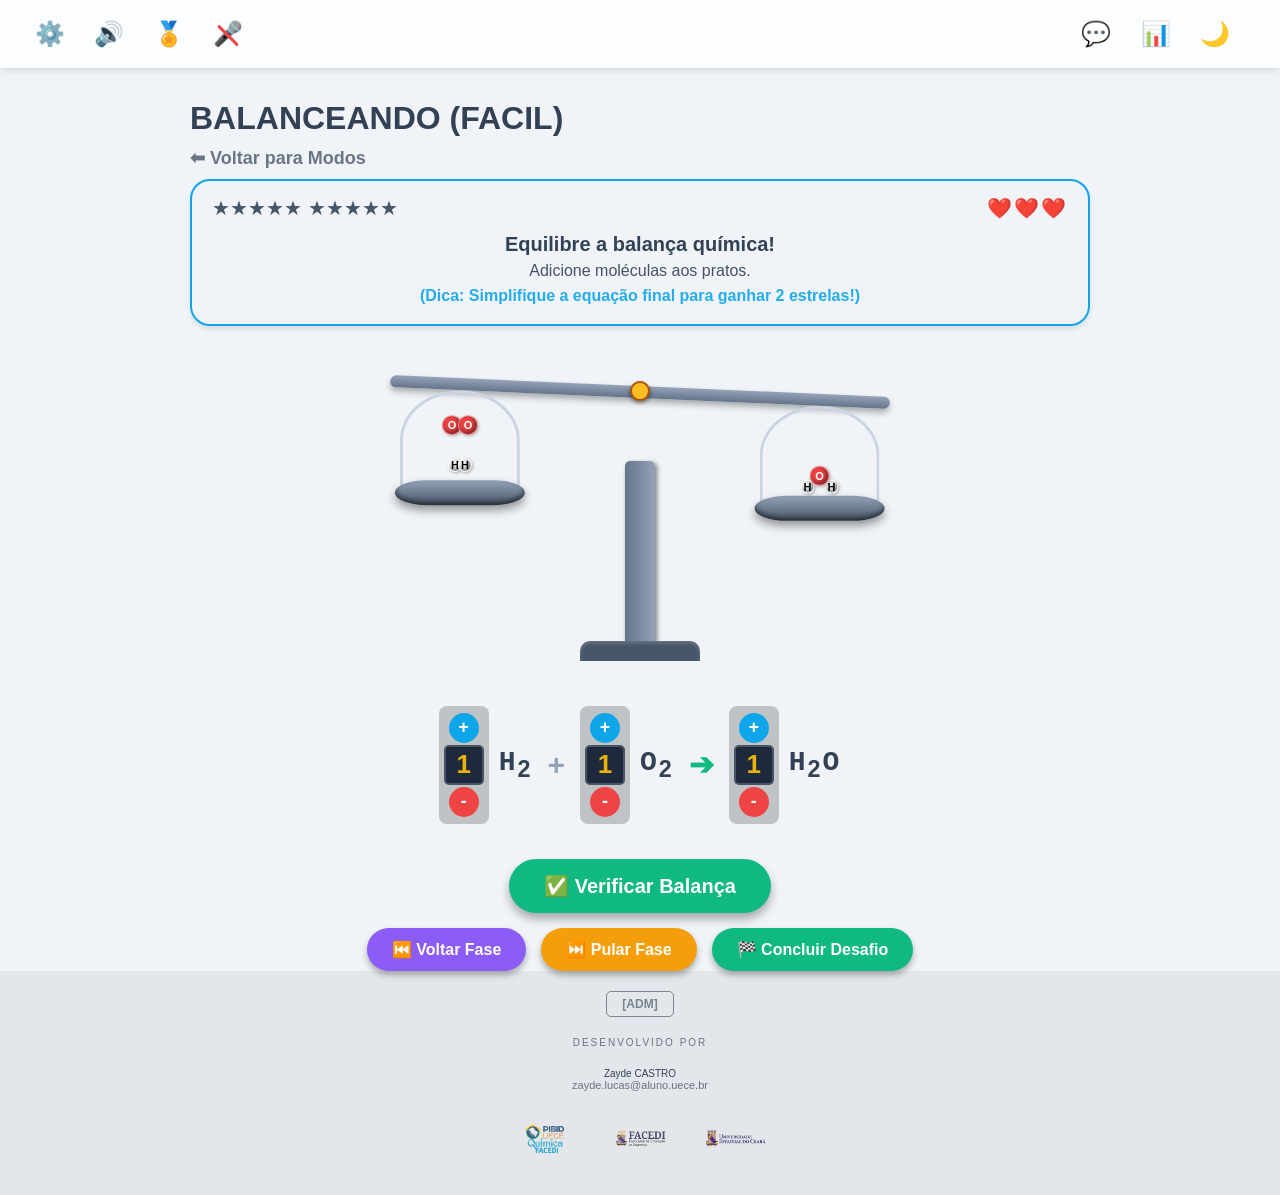
==== commit 2cdc264c: "Add files via upload" ====
--- a/balanceando.html
+++ b/balanceando.html
@@ -22,12 +22,15 @@
     <button class="icon-btn" onclick="toggleMute()" id="muteBtn">🔊</button>
     <button class="icon-btn" onclick="abrirConquistas()">🏅</button>
     <button class="icon-btn" onclick="toggleAssistenteVoz()" id="btnAssistente" title="Assistente de Voz">🎤</button>
+    
     <div id="trofeus-globais" class="trofeus-container"></div>
     <div id="menu" class="menu">
       <div class="menu-item"><p>🎵 Volume da música</p><input type="range" id="rangeMusica" min="0" max="1" step="0.1" onchange="volumeMusica(this.value)"></div>
       <div class="menu-item"><p>🔊 Volume dos efeitos</p><input type="range" id="rangeEfeitos" min="0" max="1" step="0.1" onchange="volumeEfeitos(this.value)"></div>
     </div>
   </div>
+  
+  <div id="cronometro-desafio" class="cronometro escondido">01:30</div>
   
   <div class="direita">
     <button class="icon-btn btn-chat-global" onclick="abrirQuimiChat()" title="QuimiChat">💬</button>
@@ -36,18 +39,18 @@
   </div>
 </header>
 
-<!-- A main inteira desce graças ao padding-top do CSS -->
 <main class="game-container">
   
-  <div class="header-modo" style="width: 90%; margin: 0 auto; display: flex; justify-content: space-between; align-items: center; border-bottom: 2px solid rgba(255,255,255,0.1); padding-bottom: 10px;">
-    <h1 id="titulo-modo" style="margin:0;">BALANCEANDO</h1>
+  <!-- TÍTULO E BOTÃO VOLTAR ALINHADOS À ESQUERDA -->
+  <div class="header-modo" style="width: 90%; margin: 0 auto; display: flex; flex-direction: column; align-items: flex-start; padding-bottom: 5px;">
+    <h1 id="titulo-modo" style="margin: 0 0 5px 0;">BALANCEANDO</h1>
     <button class="btn-voltar" onclick="mudarTela('modos.html')" style="margin:0;">⬅ Voltar para Modos</button>
   </div>
 
   <div id="toast-mensagem" class="toast escondido"></div>
 
-  <!-- HUD CENTRALIZADO PADRÃO ESTRUTURANDO -->
-  <div id="hud-desafio" class="hud-desafio">
+  <!-- HUD COM CONTORNO AZUL E ESTRELAS / CORAÇÕES -->
+  <div id="hud-desafio" class="hud-desafio" style="border: 2px solid #0ea5e9;">
       <div class="hud-topo">
           <div id="estrelas-container" class="estrelas-hud">
               <span class="estrela-vazia">★</span><span class="estrela-vazia">★</span><span class="estrela-vazia">★</span><span class="estrela-vazia">★</span><span class="estrela-vazia">★</span>
@@ -55,15 +58,17 @@
           </div>
           <div id="vidas-container" class="vidas-hud"></div>
       </div>
-      <div class="hud-pergunta">
-          <strong>Equilibre a balança química!</strong><br>Adicione moléculas aos pratos.<br>
-          <span class="hud-dica-simplifica">(Dica: Simplifique a equação final para ganhar 2 estrelas!)</span>
+      <div class="hud-pergunta" style="text-align: center;">
+          <strong style="font-size: 20px;">Equilibre a balança química!</strong><br>
+          <span style="font-size: 16px; opacity: 0.9;">Adicione moléculas aos pratos.<br>
+          <!-- FRASE DA DICA EM AZUL -->
+          <span style="color: #0ea5e9; font-weight: bold;">(Dica: Simplifique a equação final para ganhar 2 estrelas!)</span>
+          </span>
       </div>
   </div>
 
-  <div class="area-trabalho" style="background: transparent; border: none; box-shadow: none; width: 100%;">
+  <div class="area-trabalho" style="background: transparent; border: none; box-shadow: none;">
     
-    <!-- DESENHO FÍSICO DA BALANÇA -->
     <div class="area-balanca">
         <div class="balanca-haste" id="balanca-haste">
             <div class="corda-prato corda-esquerda" id="corda-esquerda">
@@ -74,20 +79,22 @@
                 <div class="prato"><div class="conteudo-prato" id="prato-produtos"></div></div>
             </div>
         </div>
-        
         <div class="balanca-pino"></div>
         <div class="balanca-base"><div class="balanca-pe"></div></div>
     </div>
 
-    <!-- AREA DA EQUAÇÃO MATEMÁTICA -->
+    <!-- AREA DA EQUAÇÃO -->
     <div class="area-equacao" id="area-equacao"></div>
 
-    <!-- BOTÕES AJEITADOS E COM EFEITO HOVER -->
-    <div class="controles-fase">
-        <button id="btn-voltar-fase" class="btn-controle-balanca" title="Voltar Fase" onclick="voltarFaseBalanceando()">⏮️ Voltar Fase</button>
+    <!-- BOTÕES AJEITADOS: VERIFICAR NO CENTRO E O RESTO EMBAIXO -->
+    <div class="controles-fase" style="display: flex; flex-direction: column; align-items: center; gap: 15px; margin-top: 10px; width: 100%;">
         <button id="btn-verificar" onclick="verificarBalanceamento()" class="btn-verificar-master">✅ Verificar Balança</button>
-        <button id="btn-pular-fase" class="btn-controle-balanca" title="Pular Fase" onclick="pularFaseBalanceando()">⏭️ Pular Fase</button>
-        <button id="btn-completar-desafio" class="btn-controle-balanca" title="Concluir Desafio" onclick="encerrarDesafioBalanceando()">🏁 Concluir Desafio</button>
+        
+        <div style="display: flex; gap: 15px; justify-content: center; flex-wrap: wrap;">
+            <button id="btn-voltar-fase" class="btn-controle-balanca" title="Voltar Fase" onclick="voltarFaseBalanceando()" style="background-color: #8b5cf6;">⏮️ Voltar Fase</button>
+            <button id="btn-pular-fase" class="btn-controle-balanca" title="Pular Fase" onclick="pularFaseBalanceando()" style="background-color: #f59e0b;">⏭️ Pular Fase</button>
+            <button id="btn-completar-desafio" class="btn-controle-balanca" title="Concluir Desafio" onclick="encerrarDesafioBalanceando()" style="background-color: #10b981;">🏁 Concluir Desafio</button>
+        </div>
     </div>
 
   </div>
--- a/balanceando.css
+++ b/balanceando.css
@@ -2,7 +2,6 @@
    ESTILOS DO MODO BALANCEANDO (VISUAL ADÔMINES)
    ========================================== */
 
-/* MARGEM DE SEGURANÇA PARA A BARRA DO TOPO NÃO COBRIR O JOGO */
 .game-container {
     padding-top: 100px;
     width: 100%;
@@ -13,7 +12,6 @@
     align-items: center;
 }
 
-/* CAIXA DO ENUNCIADO E PLACAR (ESTILO CARTÃO) */
 .hud-desafio {
     background: var(--painel-bg);
     border-radius: 20px;
@@ -56,15 +54,6 @@
     color: var(--text-color);
 }
 
-.hud-dica-simplifica {
-    font-size: 14px;
-    color: #fbbf24;
-    font-weight: bold;
-    display: block;
-    margin-top: 5px;
-}
-
-/* BALANÇA FÍSICA */
 .area-balanca {
     display: flex;
     flex-direction: column;
@@ -163,17 +152,17 @@
     display: flex;
     flex-direction: column-reverse; 
     align-items: center;
-    gap: 2px;
-}
-
-/* CAIXA GEOMÉTRICA DA MOLÉCULA */
+    gap: 0;
+}
+
+/* CAIXA GEOMÉTRICA DA MOLÉCULA (Bolas grudadas sem espaço) */
 .molecula-visual {
     display: flex;
     justify-content: center;
     align-items: center;
     position: relative;
     padding: 0;
-    margin: 3px;
+    margin: 0;
     animation: cair 0.4s ease-out;
 }
 
@@ -196,7 +185,6 @@
     100% { transform: translateY(0) scale(1); opacity: 1; }
 }
 
-/* ÁREA DA EQUAÇÃO NO RODAPÉ */
 .area-equacao {
     display: flex;
     align-items: center;
@@ -272,39 +260,27 @@
 }
 .sinal-seta { color: #10b981; }
 
-/* BOTÕES DE NAVEGAÇÃO E VERIFICAÇÃO */
-.controles-fase {
-    display: flex;
-    flex-wrap: wrap;
-    justify-content: center;
-    align-items: center;
-    gap: 15px;
-    margin-top: 10px;
-    margin-bottom: 20px;
-}
-
 .btn-controle-balanca {
-    background: #0ea5e9; /* Azul padrão Adômines */
+    background: #0ea5e9;
     color: white;
     border: none;
     padding: 12px 25px;
     font-size: 16px;
     font-weight: bold;
-    border-radius: 25px; /* Bordas bem redondas */
+    border-radius: 25px;
     cursor: pointer;
     transition: transform 0.2s, box-shadow 0.2s;
     box-shadow: 0 4px 6px rgba(0,0,0,0.3);
 }
 
 .btn-controle-balanca:hover {
-    transform: translateY(-3px) scale(1.05); /* Sobe e cresce igual aos botões principais */
+    transform: translateY(-3px) scale(1.05);
     box-shadow: 0 6px 12px rgba(0,0,0,0.4);
     background: #0284c7;
 }
 
-/* Botão Verificar (Destaque Principal) */
 .btn-verificar-master {
-    background: #10b981; /* Verde Sucesso */
+    background: #10b981;
     color: white;
     border: none;
     padding: 15px 35px;
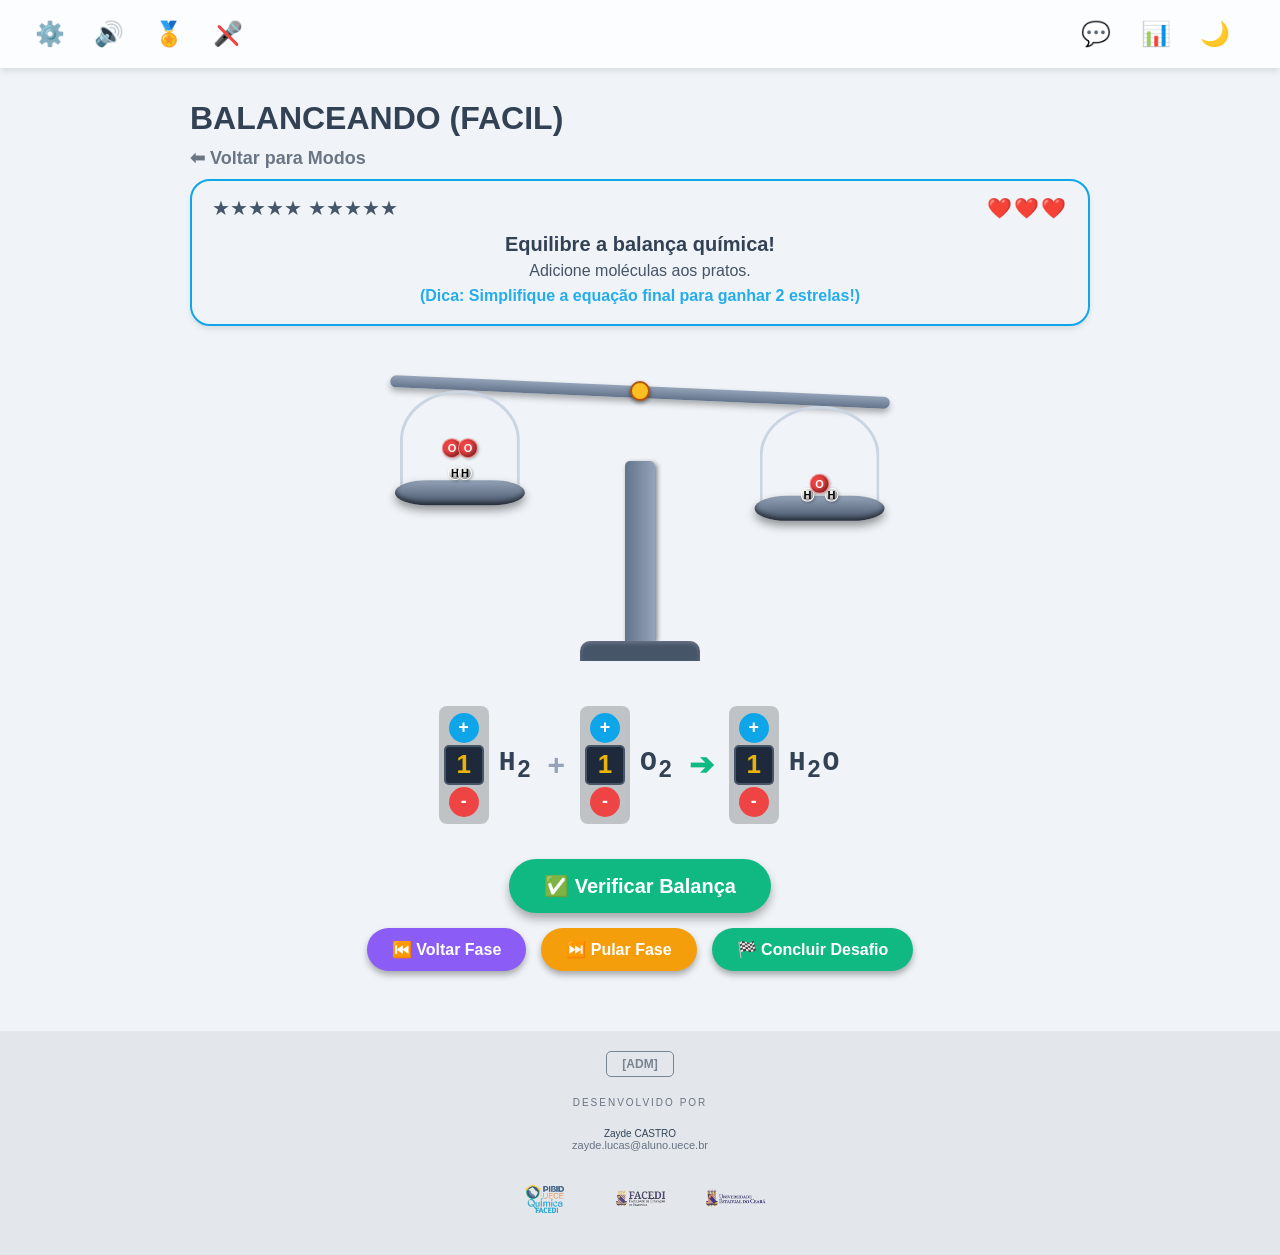
==== commit 25190242: "Add files via upload" ====
--- a/balanceando.html
+++ b/balanceando.html
@@ -15,6 +15,7 @@
 <audio id="somCorreto" src="correto.mp3"></audio>
 <audio id="somGanhou" src="ganhou.mp3"></audio>
 <audio id="somPerdeu" src="perdeu.mp3"></audio>
+<audio id="somEstrela" src="estrela.mp3"></audio>
 
 <header class="topo">
   <div class="esquerda">
@@ -41,7 +42,6 @@
 
 <main class="game-container">
   
-  <!-- TÍTULO E BOTÃO VOLTAR ALINHADOS À ESQUERDA -->
   <div class="header-modo" style="width: 90%; margin: 0 auto; display: flex; flex-direction: column; align-items: flex-start; padding-bottom: 5px;">
     <h1 id="titulo-modo" style="margin: 0 0 5px 0;">BALANCEANDO</h1>
     <button class="btn-voltar" onclick="mudarTela('modos.html')" style="margin:0;">⬅ Voltar para Modos</button>
@@ -49,7 +49,6 @@
 
   <div id="toast-mensagem" class="toast escondido"></div>
 
-  <!-- HUD COM CONTORNO AZUL E ESTRELAS / CORAÇÕES -->
   <div id="hud-desafio" class="hud-desafio" style="border: 2px solid #0ea5e9;">
       <div class="hud-topo">
           <div id="estrelas-container" class="estrelas-hud">
@@ -61,14 +60,12 @@
       <div class="hud-pergunta" style="text-align: center;">
           <strong style="font-size: 20px;">Equilibre a balança química!</strong><br>
           <span style="font-size: 16px; opacity: 0.9;">Adicione moléculas aos pratos.<br>
-          <!-- FRASE DA DICA EM AZUL -->
           <span style="color: #0ea5e9; font-weight: bold;">(Dica: Simplifique a equação final para ganhar 2 estrelas!)</span>
           </span>
       </div>
   </div>
 
   <div class="area-trabalho" style="background: transparent; border: none; box-shadow: none;">
-    
     <div class="area-balanca">
         <div class="balanca-haste" id="balanca-haste">
             <div class="corda-prato corda-esquerda" id="corda-esquerda">
@@ -83,13 +80,10 @@
         <div class="balanca-base"><div class="balanca-pe"></div></div>
     </div>
 
-    <!-- AREA DA EQUAÇÃO -->
     <div class="area-equacao" id="area-equacao"></div>
 
-    <!-- BOTÕES AJEITADOS: VERIFICAR NO CENTRO E O RESTO EMBAIXO -->
-    <div class="controles-fase" style="display: flex; flex-direction: column; align-items: center; gap: 15px; margin-top: 10px; width: 100%;">
+    <div class="controles-fase">
         <button id="btn-verificar" onclick="verificarBalanceamento()" class="btn-verificar-master">✅ Verificar Balança</button>
-        
         <div style="display: flex; gap: 15px; justify-content: center; flex-wrap: wrap;">
             <button id="btn-voltar-fase" class="btn-controle-balanca" title="Voltar Fase" onclick="voltarFaseBalanceando()" style="background-color: #8b5cf6;">⏮️ Voltar Fase</button>
             <button id="btn-pular-fase" class="btn-controle-balanca" title="Pular Fase" onclick="pularFaseBalanceando()" style="background-color: #f59e0b;">⏭️ Pular Fase</button>
@@ -105,6 +99,15 @@
   <div class="creditos"><p class="creditos-titulo">Desenvolvido por</p><p class="autor">Zayde CASTRO</p><p class="email">zayde.lucas@aluno.uece.br</p><div class="logos"><img src="pibid.png"><img src="faced.png"><img src="uece.png"></div></div>
 </footer>
 
+<!-- MODAL DA ESTRELA QUE TINHA SUMIDO -->
+<div id="modal-estrela" class="modal-overlay" style="z-index: 100000; display: none;">
+    <div class="modal-box modal-box-epic" style="background: transparent; box-shadow: none; text-align: center; color: white;">
+        <div id="animacao-estrela" style="font-size: 150px; text-shadow: 0 0 30px gold; animation: flutuarGigante 2s infinite ease-in-out;">⭐</div>
+        <h2 id="texto-estrela" style="font-size: 30px; margin: 20px 0; text-shadow: 2px 2px 4px black;">Você ganhou uma estrela!</h2>
+        <button type="button" onclick="continuarModoBalanceando()" class="btn-epic-green" style="background: #16a34a; font-size: 20px;">Continuar</button>
+    </div>
+</div>
+
 <div id="modal-erro-desafio" class="modal-overlay" style="z-index: 100000; display: none;">
     <div class="modal-box modal-box-epic" style="border: 4px solid #ef4444; background: linear-gradient(135deg, #fef2f2, #fee2e2); animation: tremer 0.4s;">
         <div class="modal-header" style="background: #ef4444; justify-content: center; font-size: 24px; border-bottom: 4px solid #b91c1c;">
@@ -113,7 +116,7 @@
         <div class="modal-body" style="text-align: center;">
             <div style="font-size: 60px; margin-bottom: 10px;">⚠️</div>
             <p id="texto-erro-desafio" style="font-size: 20px; margin-bottom: 25px; color: #b91c1c; font-weight: bold;"></p>
-            <button type="button" onclick="document.getElementById('modal-erro-desafio').style.display='none'" class="btn-epic-red">Tentar Novamente</button>
+            <button type="button" onclick="document.getElementById('modal-erro-desafio').style.display='none'" class="btn-epic-red" style="background: #ef4444; font-size: 20px;">Tentar Novamente</button>
         </div>
     </div>
 </div>
@@ -127,7 +130,7 @@
             <div id="icone-resultado" style="font-size: 60px; margin-bottom: 10px;">🏆</div>
             <h1 id="texto-resultado-desafio" style="font-size: 32px; margin-bottom: 15px;">Excelente!</h1>
             <p id="subtexto-resultado-desafio" style="margin-bottom: 30px; font-size: 18px; color: #334155; font-weight: 500;"></p>
-            <button type="button" onclick="mudarTela('modos.html')" id="btn-resultado-desafio" class="btn-epic-green">Voltar ao Menu</button>
+            <button type="button" onclick="mudarTela('modos.html')" id="btn-resultado-desafio" class="btn-epic-green" style="background: #16a34a; font-size: 20px;">Voltar ao Menu</button>
         </div>
     </div>
 </div>
--- a/balanceando.css
+++ b/balanceando.css
@@ -10,6 +10,7 @@
     display: flex;
     flex-direction: column;
     align-items: center;
+    padding-bottom: 60px; /* EMPURRA O JOGO PARA LONGE DO RODAPÉ */
 }
 
 .hud-desafio {
@@ -34,19 +35,9 @@
     margin-bottom: 10px;
 }
 
-.estrelas-hud {
-    font-size: 20px;
-    color: #475569;
-}
-.estrelas-hud .ganha {
-    color: #eab308;
-    text-shadow: 0 0 8px gold;
-}
-
-.vidas-hud {
-    font-size: 20px;
-    letter-spacing: 2px;
-}
+.estrelas-hud { font-size: 20px; color: #475569; }
+.estrelas-hud .ganha { color: #eab308; text-shadow: 0 0 8px gold; }
+.vidas-hud { font-size: 20px; letter-spacing: 2px; }
 
 .hud-pergunta {
     font-size: 18px;
@@ -145,6 +136,7 @@
     align-items: flex-end;
 }
 
+/* CAIXA DE EMPILHAMENTO (GAP ZERO PARA JUNTAR AS MOLÉCULAS) */
 .conteudo-prato {
     position: absolute;
     bottom: 20px;
@@ -152,10 +144,10 @@
     display: flex;
     flex-direction: column-reverse; 
     align-items: center;
-    gap: 0;
-}
-
-/* CAIXA GEOMÉTRICA DA MOLÉCULA (Bolas grudadas sem espaço) */
+    gap: -5px; /* Empurra uma por cima da outra para tirar qualquer buraco */
+}
+
+/* CAIXA GEOMÉTRICA DA MOLÉCULA */
 .molecula-visual {
     display: flex;
     justify-content: center;
@@ -163,6 +155,7 @@
     position: relative;
     padding: 0;
     margin: 0;
+    height: 25px; /* Altura fixa menor para matar espaços mortos verticais */
     animation: cair 0.4s ease-out;
 }
 
@@ -200,11 +193,7 @@
     flex-wrap: wrap;
 }
 
-.termo-equacao {
-    display: flex;
-    align-items: center;
-    gap: 10px;
-}
+.termo-equacao { display: flex; align-items: center; gap: 10px; }
 
 .bloco-coeficiente {
     display: flex;
@@ -246,19 +235,18 @@
 .btn-coeficiente.minus { background: #ef4444; }
 .btn-coeficiente.minus:hover { background: #b91c1c; transform: scale(1.1); }
 
-.texto-molecula {
-    font-size: 28px;
-    font-weight: bold;
-    font-family: monospace;
-    letter-spacing: 2px;
-}
-
-.sinal-mais, .sinal-seta {
-    font-size: 30px;
-    font-weight: bold;
-    color: #94a3b8;
-}
+.texto-molecula { font-size: 28px; font-weight: bold; font-family: monospace; letter-spacing: 2px; }
+.sinal-mais, .sinal-seta { font-size: 30px; font-weight: bold; color: #94a3b8; }
 .sinal-seta { color: #10b981; }
+
+.controles-fase {
+    display: flex;
+    flex-direction: column;
+    align-items: center;
+    gap: 15px;
+    margin-top: 20px;
+    width: 100%;
+}
 
 .btn-controle-balanca {
     background: #0ea5e9;
@@ -304,4 +292,10 @@
     50% { transform: translate(-50%, 0) rotate(5deg); }
     75% { transform: translate(-50%, 0) rotate(-5deg); }
     100% { transform: translate(-50%, 0) rotate(0deg); }
+}
+
+@keyframes flutuarGigante {
+    0% { transform: translateY(0px) scale(1); }
+    50% { transform: translateY(-20px) scale(1.1); }
+    100% { transform: translateY(0px) scale(1); }
 }
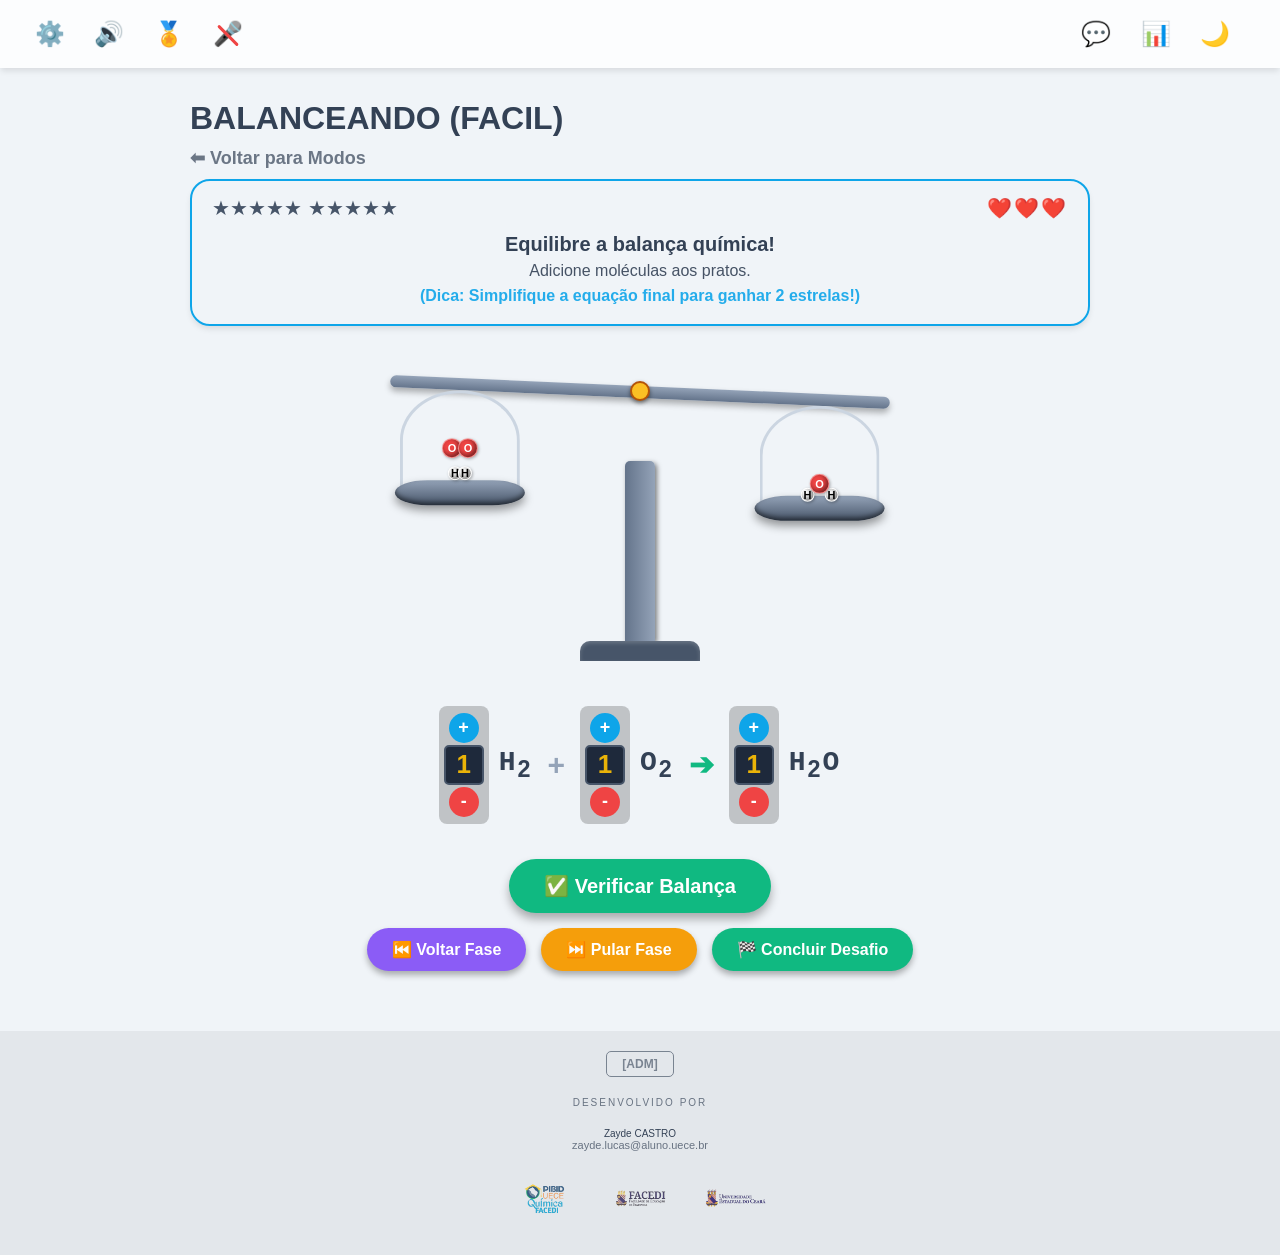
==== commit 74a9a4c8: "Add files via upload" ====
--- a/balanceando.html
+++ b/balanceando.html
@@ -2,7 +2,7 @@
 <html lang="pt-BR">
 <head>
   <meta charset="UTF-8">
-  <meta name="viewport" content="width=device-width, initial-scale=1.0">
+  <meta name="viewport" content="width=1280">
   <title>Balanceando - Química Adômines</title>
   <link rel="stylesheet" href="global.css">
   <link rel="stylesheet" href="balanceando.css">
--- a/global.css
+++ b/global.css
@@ -2,7 +2,31 @@
 body.dark { --bg-color: #0f172a; --text-color: #e2e8f0; --header-bg: rgba(15, 23, 42, 0.8); --btn-bg: linear-gradient(135deg, #0ea5e9, #0369a1); --shadow: 0 4px 6px -1px rgba(0, 0, 0, 0.5); }
 * { box-sizing: border-box; margin: 0; padding: 0; font-family: 'Segoe UI', Tahoma, sans-serif; }
 
-body { background-color: var(--bg-color); color: var(--text-color); display: flex; flex-direction: column; min-height: 100vh; overflow-x: hidden; transition: background-color 0.4s, color 0.4s; animation: entrarTela 0.5s ease forwards; }
+body { 
+    background-color: var(--bg-color); 
+    color: var(--text-color); 
+    display: flex; 
+    flex-direction: column; 
+    min-height: 100vh; 
+    overflow-x: hidden; 
+    transition: background-color 0.4s, color 0.4s; 
+    animation: entrarTela 0.5s ease forwards; 
+    
+    /* CORREÇÃO IPHONE: Impede seleção e menu de contexto ao segurar */
+    -webkit-touch-callout: none;
+    -webkit-user-select: none;
+    -khtml-user-select: none;
+    -moz-user-select: none;
+    -ms-user-select: none;
+    user-select: none;
+}
+
+/* Permite seleção apenas em campos de texto e no chat */
+input, textarea, [contenteditable="true"], .chat-mensagens, .msg-ai, .msg-user {
+    -webkit-user-select: text;
+    user-select: text;
+}
+
 body.saindo { animation: sairTela 0.5s ease forwards; }
 @keyframes entrarTela { 0% { opacity: 0; } 100% { opacity: 1; } }
 @keyframes sairTela { 0% { opacity: 1; } 100% { opacity: 0; } }
@@ -85,20 +109,25 @@
 /* ==========================================
    QUIMICHAT (IA)
    ========================================== */
-.modal-chat { max-width: 600px; height: 85vh; display: flex; flex-direction: column; overflow: hidden; } /* Adicionado overflow hidden */
+.modal-chat { max-width: 600px; height: 85vh; display: flex; flex-direction: column; overflow: hidden; } 
 .aviso-chat { background: #ef4444; color: white; text-align: center; font-size: 12px; padding: 5px; font-weight: bold;}
 .bateria-container { background: #1e293b; color: #10b981; padding: 8px; text-align: center; font-weight: bold; font-size: 14px; letter-spacing: 1px; display: flex; justify-content: center; align-items: center; gap: 10px;}
 .bateria-container span { color: white; font-size: 12px; font-weight: normal; opacity: 0.8;}
-.chat-body-inner { flex: 1; display: flex; flex-direction: column; padding: 15px; overflow: hidden; } /* Alterado para flex: 1 e overflow hidden */
+.chat-body-inner { flex: 1; display: flex; flex-direction: column; padding: 15px; overflow: hidden; } 
 .chat-mensagens { flex: 1; overflow-y: auto; display: flex; flex-direction: column; gap: 12px; padding-bottom: 15px; border-bottom: 1px solid rgba(128,128,128,0.2); margin-bottom: 15px;}
 .msg-user { align-self: flex-end; background: #0ea5e9; color: white; padding: 10px 15px; border-radius: 18px 18px 0 18px; max-width: 85%; font-size: 14px; box-shadow: 0 2px 5px rgba(0,0,0,0.1);}
 .msg-ai { align-self: flex-start; background: #e2e8f0; color: #1e293b; padding: 10px 15px; border-radius: 18px 18px 18px 0; max-width: 85%; font-size: 14px; box-shadow: 0 2px 5px rgba(0,0,0,0.1); line-height: 1.4;}
 .dark .msg-ai { background: #334155; color: #f8fafc; }
-.chat-input-area { display: flex; gap: 10px; flex-shrink: 0; } /* Adicionado flex-shrink: 0 para não amassar */
+.chat-input-area { display: flex; gap: 10px; flex-shrink: 0; } 
 .chat-input-area input { flex: 1; padding: 12px 15px; border-radius: 25px; border: 1px solid #cbd5e1; outline: none; background: var(--bg-color); color: var(--text-color); font-size: 14px;}
 .chat-input-area button { background: var(--btn-bg); color: white; border: none; width: 45px; height: 45px; border-radius: 50%; cursor: pointer; display: flex; justify-content: center; align-items: center; font-size: 18px; transition: transform 0.2s; flex-shrink: 0;}
 .chat-input-area button:hover { transform: scale(1.1); }
 .carregando-ai { align-self: flex-start; font-size: 12px; opacity: 0.6; font-style: italic; margin-left: 10px;}
+
+/* ESTILO DO MODAL PWA (INSTALAÇÃO) */
+.modal-pwa { text-align: center; padding: 20px; }
+.modal-pwa img { width: 80px; margin-bottom: 15px; border-radius: 15px; }
+.btn-pwa-instalar { width: 100%; padding: 15px; background: #16a34a; color: white; border: none; border-radius: 10px; font-weight: bold; cursor: pointer; font-size: 16px; margin-top: 15px; }
 
 /* ==========================================
    RESPONSIVIDADE GLOBAL (MOBILE & TABLET)
--- a/balanceando.css
+++ b/balanceando.css
@@ -1,5 +1,5 @@
 /* ==========================================
-   ESTILOS DO MODO BALANCEANDO (VISUAL ADÔMINES)
+   ESTILOS DO MODO BALANCEANDO E MODAIS (VISUAL ADÔMINES)
    ========================================== */
 
 .game-container {
@@ -10,7 +10,7 @@
     display: flex;
     flex-direction: column;
     align-items: center;
-    padding-bottom: 60px; /* EMPURRA O JOGO PARA LONGE DO RODAPÉ */
+    padding-bottom: 60px;
 }
 
 .hud-desafio {
@@ -45,6 +45,14 @@
     color: var(--text-color);
 }
 
+.hud-dica-simplifica {
+    font-size: 14px;
+    color: #0ea5e9;
+    font-weight: bold;
+    display: block;
+    margin-top: 5px;
+}
+
 .area-balanca {
     display: flex;
     flex-direction: column;
@@ -136,7 +144,6 @@
     align-items: flex-end;
 }
 
-/* CAIXA DE EMPILHAMENTO (GAP ZERO PARA JUNTAR AS MOLÉCULAS) */
 .conteudo-prato {
     position: absolute;
     bottom: 20px;
@@ -144,10 +151,9 @@
     display: flex;
     flex-direction: column-reverse; 
     align-items: center;
-    gap: -5px; /* Empurra uma por cima da outra para tirar qualquer buraco */
-}
-
-/* CAIXA GEOMÉTRICA DA MOLÉCULA */
+    gap: -5px; 
+}
+
 .molecula-visual {
     display: flex;
     justify-content: center;
@@ -155,7 +161,7 @@
     position: relative;
     padding: 0;
     margin: 0;
-    height: 25px; /* Altura fixa menor para matar espaços mortos verticais */
+    height: 25px; 
     animation: cair 0.4s ease-out;
 }
 
@@ -178,6 +184,7 @@
     100% { transform: translateY(0) scale(1); opacity: 1; }
 }
 
+/* ÁREA DA EQUAÇÃO NO RODAPÉ - AGORA NÃO QUEBRA A LINHA DE JEITO NENHUM */
 .area-equacao {
     display: flex;
     align-items: center;
@@ -190,7 +197,8 @@
     width: 90%;
     max-width: 900px;
     border: 2px solid var(--bordas);
-    flex-wrap: wrap;
+    flex-wrap: nowrap; /* FORÇA UMA LINHA SÓ */
+    overflow-x: auto; /* Se a tela for muito pequena, adiciona scrollbar interna invisível para não quebrar */
 }
 
 .termo-equacao { display: flex; align-items: center; gap: 10px; }
@@ -284,6 +292,57 @@
     transform: translateY(-5px) scale(1.08);
     box-shadow: 0 8px 15px rgba(16, 185, 129, 0.5);
     background: #059669;
+}
+
+/* ====================================================
+   ESTILOS ÉPICOS PARA OS MODAIS (VITÓRIA, ESTRELA, ETC)
+   ==================================================== */
+.modal-box-epic {
+    padding: 40px;
+    border-radius: 20px;
+    color: var(--text-color);
+}
+
+.btn-epic-green {
+    background: #16a34a;
+    color: white;
+    font-size: 20px;
+    font-weight: bold;
+    padding: 15px 35px;
+    border: none;
+    border-radius: 30px;
+    cursor: pointer;
+    transition: 0.3s;
+    box-shadow: 0 4px 15px rgba(22, 163, 74, 0.4);
+    text-transform: uppercase;
+    letter-spacing: 1px;
+}
+
+.btn-epic-green:hover {
+    transform: scale(1.1) translateY(-3px);
+    background: #15803d;
+    box-shadow: 0 6px 20px rgba(22, 163, 74, 0.6);
+}
+
+.btn-epic-red {
+    background: #ef4444;
+    color: white;
+    font-size: 20px;
+    font-weight: bold;
+    padding: 15px 35px;
+    border: none;
+    border-radius: 30px;
+    cursor: pointer;
+    transition: 0.3s;
+    box-shadow: 0 4px 15px rgba(239, 68, 68, 0.4);
+    text-transform: uppercase;
+    letter-spacing: 1px;
+}
+
+.btn-epic-red:hover {
+    transform: scale(1.1) translateY(-3px);
+    background: #dc2626;
+    box-shadow: 0 6px 20px rgba(239, 68, 68, 0.6);
 }
 
 @keyframes tremer {
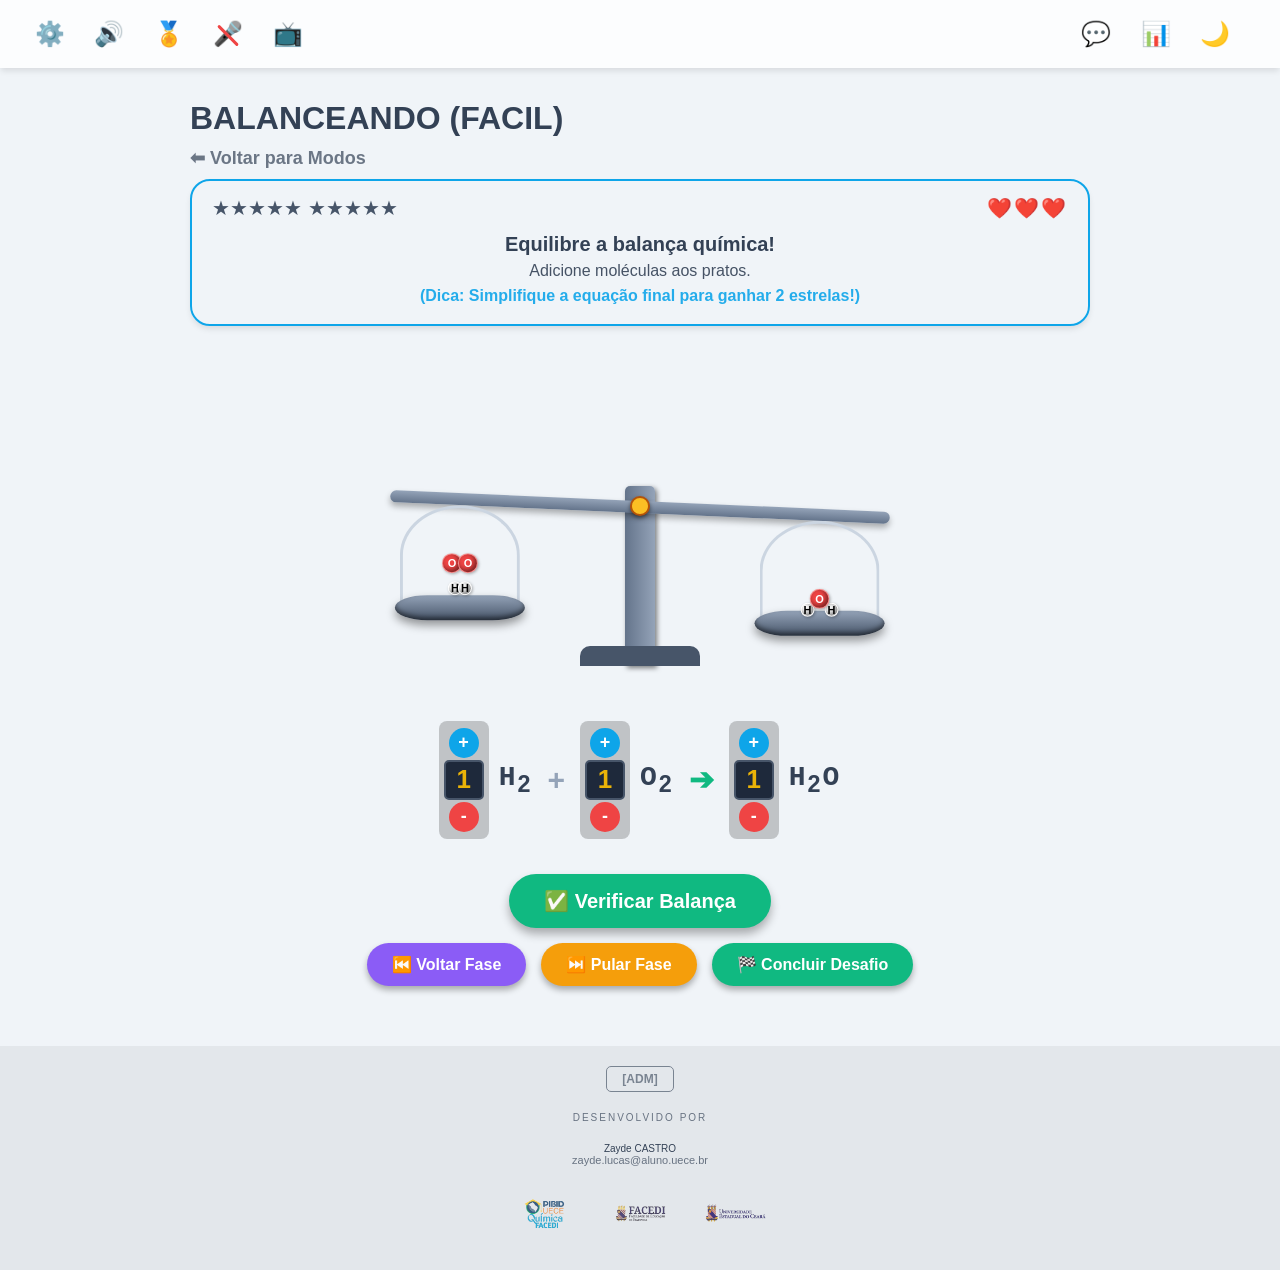
==== commit ffecabdb: "Add files via upload" ====
--- a/balanceando.html
+++ b/balanceando.html
@@ -4,6 +4,7 @@
   <meta charset="UTF-8">
   <meta name="viewport" content="width=1280">
   <title>Balanceando - Química Adômines</title>
+  <link rel="manifest" href="manifest.json">
   <link rel="stylesheet" href="global.css">
   <link rel="stylesheet" href="balanceando.css">
 </head>
@@ -23,6 +24,10 @@
     <button class="icon-btn" onclick="toggleMute()" id="muteBtn">🔊</button>
     <button class="icon-btn" onclick="abrirConquistas()">🏅</button>
     <button class="icon-btn" onclick="toggleAssistenteVoz()" id="btnAssistente" title="Assistente de Voz">🎤</button>
+    
+    <!-- BOTÕES ADICIONADOS PARA PWA E TELA CHEIA -->
+    <button id="btn-instalar" class="icon-btn" style="display: none;" title="Baixar Aplicativo">📲</button>
+    <button class="icon-btn" onclick="toggleFullScreen()" id="btnFullscreen" title="Tela Cheia">📺</button>
     
     <div id="trofeus-globais" class="trofeus-container"></div>
     <div id="menu" class="menu">
--- a/global.css
+++ b/global.css
@@ -2,34 +2,63 @@
 body.dark { --bg-color: #0f172a; --text-color: #e2e8f0; --header-bg: rgba(15, 23, 42, 0.8); --btn-bg: linear-gradient(135deg, #0ea5e9, #0369a1); --shadow: 0 4px 6px -1px rgba(0, 0, 0, 0.5); }
 * { box-sizing: border-box; margin: 0; padding: 0; font-family: 'Segoe UI', Tahoma, sans-serif; }
 
-body { 
-    background-color: var(--bg-color); 
-    color: var(--text-color); 
-    display: flex; 
-    flex-direction: column; 
-    min-height: 100vh; 
-    overflow-x: hidden; 
-    transition: background-color 0.4s, color 0.4s; 
-    animation: entrarTela 0.5s ease forwards; 
-    
-    /* CORREÇÃO IPHONE: Impede seleção e menu de contexto ao segurar */
-    -webkit-touch-callout: none;
-    -webkit-user-select: none;
-    -khtml-user-select: none;
-    -moz-user-select: none;
-    -ms-user-select: none;
-    user-select: none;
-}
-
-/* Permite seleção apenas em campos de texto e no chat */
-input, textarea, [contenteditable="true"], .chat-mensagens, .msg-ai, .msg-user {
-    -webkit-user-select: text;
-    user-select: text;
-}
-
+body { background-color: var(--bg-color); color: var(--text-color); display: flex; flex-direction: column; min-height: 100vh; overflow-x: hidden; transition: background-color 0.4s, color 0.4s; animation: entrarTela 0.5s ease forwards; }
 body.saindo { animation: sairTela 0.5s ease forwards; }
 @keyframes entrarTela { 0% { opacity: 0; } 100% { opacity: 1; } }
 @keyframes sairTela { 0% { opacity: 1; } 100% { opacity: 0; } }
+
+/* BLOQUEIO GERAL DE SELEÇÃO DE TEXTO PARA DISPOSITIVOS MÓVEIS (SAFARI/CHROME) */
+body, .peca-draggable, .elemento-tabela, .quadro-grid, img, .linha, h1, h2, h3, p, label {
+  -webkit-touch-callout: none;
+  -webkit-user-select: none;
+  -khtml-user-select: none;
+  -moz-user-select: none;
+  -ms-user-select: none;
+  user-select: none;
+}
+
+/* PERMITE DIGITAÇÃO NORMAL EM INPUTS E CAIXAS DE CHAT */
+input, textarea, [contenteditable="true"] {
+  -webkit-user-select: text;
+  -moz-user-select: text;
+  -ms-user-select: text;
+  user-select: text;
+}
+
+/* OVERLAY DE ROTAÇÃO PARA DISPOSITIVOS EM MODO RETRATO (EM PÉ) */
+#overlay-orientacao {
+  display: none;
+  position: fixed;
+  top: 0;
+  left: 0;
+  width: 100vw;
+  height: 100vh;
+  background-color: #0f172a;
+  color: white;
+  z-index: 200000;
+  flex-direction: column;
+  justify-content: center;
+  align-items: center;
+  padding: 20px;
+}
+
+.celular-rotacionando {
+  font-size: 70px;
+  animation: girarTelefoneAnim 2s infinite ease-in-out;
+}
+
+@keyframes girarTelefoneAnim {
+  0% { transform: rotate(0deg); }
+  50% { transform: rotate(-90deg); }
+  100% { transform: rotate(0deg); }
+}
+
+/* Ativa o bloqueio apenas em telas com menos de 1024px que estejam no modo Portrait (em pé) */
+@media (max-width: 1024px) and (orientation: portrait) {
+  #overlay-orientacao {
+    display: flex;
+  }
+}
 
 .escondido { display: none !important; opacity: 0; pointer-events: none;}
 .toast { position: fixed; top: 90px; left: 50%; transform: translateX(-50%); background: var(--btn-bg); color: white; padding: 12px 25px; border-radius: 30px; font-weight: bold; font-size: 16px; box-shadow: 0 10px 20px rgba(0,0,0,0.3); z-index: 99999; transition: opacity 0.4s ease, top 0.4s ease; text-align: center; width: max-content; max-width: 90vw;}
@@ -124,11 +153,6 @@
 .chat-input-area button:hover { transform: scale(1.1); }
 .carregando-ai { align-self: flex-start; font-size: 12px; opacity: 0.6; font-style: italic; margin-left: 10px;}
 
-/* ESTILO DO MODAL PWA (INSTALAÇÃO) */
-.modal-pwa { text-align: center; padding: 20px; }
-.modal-pwa img { width: 80px; margin-bottom: 15px; border-radius: 15px; }
-.btn-pwa-instalar { width: 100%; padding: 15px; background: #16a34a; color: white; border: none; border-radius: 10px; font-weight: bold; cursor: pointer; font-size: 16px; margin-top: 15px; }
-
 /* ==========================================
    RESPONSIVIDADE GLOBAL (MOBILE & TABLET)
    ========================================== */
--- a/balanceando.css
+++ b/balanceando.css
@@ -1,5 +1,5 @@
 /* ==========================================
-   ESTILOS DO MODO BALANCEANDO E MODAIS (VISUAL ADÔMINES)
+   ESTILOS DO MODO BALANCEANDO (VISUAL ADÔMINES)
    ========================================== */
 
 .game-container {
@@ -45,31 +45,27 @@
     color: var(--text-color);
 }
 
-.hud-dica-simplifica {
-    font-size: 14px;
-    color: #0ea5e9;
-    font-weight: bold;
-    display: block;
-    margin-top: 5px;
-}
-
+/* CONTAINER DA BALANÇA TRAVADO: BASE E TOPO SEMPRE JUNTOS */
 .area-balanca {
     display: flex;
     flex-direction: column;
     align-items: center;
     justify-content: flex-end;
-    height: 35vh;
+    height: 320px; 
     position: relative;
-    margin-top: 10px;
-    padding-bottom: 30px;
-    width: 100%;
+    margin: 20px auto;
+    width: 100%;
+    max-width: 600px;
 }
 
 .balanca-base {
     width: 30px;
     height: 180px;
     background: linear-gradient(90deg, #64748b, #94a3b8);
-    position: relative;
+    position: absolute;
+    bottom: 20px; 
+    left: 50%;
+    transform: translateX(-50%);
     border-radius: 5px 5px 0 0;
     box-shadow: 2px 2px 5px rgba(0,0,0,0.5);
     z-index: 5;
@@ -81,10 +77,9 @@
     background: #475569;
     border-radius: 10px 10px 0 0;
     position: absolute;
-    bottom: -20px;
+    bottom: 0;
     left: 50%;
     transform: translateX(-50%);
-    box-shadow: inset 0 2px 4px rgba(255,255,255,0.2);
 }
 
 .balanca-haste {
@@ -92,7 +87,7 @@
     height: 12px;
     background: linear-gradient(180deg, #94a3b8, #64748b);
     position: absolute;
-    top: 30px;
+    top: 135px; 
     left: 50%;
     transform-origin: center center;
     transform: translate(-50%, 0) rotate(0deg); 
@@ -108,7 +103,7 @@
     background: #fbbf24;
     border-radius: 50%;
     position: absolute;
-    top: 25px;
+    top: 130px;
     left: 50%;
     transform: translateX(-50%);
     z-index: 15;
@@ -184,7 +179,6 @@
     100% { transform: translateY(0) scale(1); opacity: 1; }
 }
 
-/* ÁREA DA EQUAÇÃO NO RODAPÉ - AGORA NÃO QUEBRA A LINHA DE JEITO NENHUM */
 .area-equacao {
     display: flex;
     align-items: center;
@@ -197,8 +191,8 @@
     width: 90%;
     max-width: 900px;
     border: 2px solid var(--bordas);
-    flex-wrap: nowrap; /* FORÇA UMA LINHA SÓ */
-    overflow-x: auto; /* Se a tela for muito pequena, adiciona scrollbar interna invisível para não quebrar */
+    flex-wrap: nowrap; 
+    overflow-x: auto; 
 }
 
 .termo-equacao { display: flex; align-items: center; gap: 10px; }
@@ -269,12 +263,6 @@
     box-shadow: 0 4px 6px rgba(0,0,0,0.3);
 }
 
-.btn-controle-balanca:hover {
-    transform: translateY(-3px) scale(1.05);
-    box-shadow: 0 6px 12px rgba(0,0,0,0.4);
-    background: #0284c7;
-}
-
 .btn-verificar-master {
     background: #10b981;
     color: white;
@@ -288,20 +276,7 @@
     box-shadow: 0 6px 10px rgba(0,0,0,0.3);
 }
 
-.btn-verificar-master:hover {
-    transform: translateY(-5px) scale(1.08);
-    box-shadow: 0 8px 15px rgba(16, 185, 129, 0.5);
-    background: #059669;
-}
-
-/* ====================================================
-   ESTILOS ÉPICOS PARA OS MODAIS (VITÓRIA, ESTRELA, ETC)
-   ==================================================== */
-.modal-box-epic {
-    padding: 40px;
-    border-radius: 20px;
-    color: var(--text-color);
-}
+.modal-box-epic { padding: 40px; border-radius: 20px; color: var(--text-color); }
 
 .btn-epic-green {
     background: #16a34a;
@@ -312,16 +287,6 @@
     border: none;
     border-radius: 30px;
     cursor: pointer;
-    transition: 0.3s;
-    box-shadow: 0 4px 15px rgba(22, 163, 74, 0.4);
-    text-transform: uppercase;
-    letter-spacing: 1px;
-}
-
-.btn-epic-green:hover {
-    transform: scale(1.1) translateY(-3px);
-    background: #15803d;
-    box-shadow: 0 6px 20px rgba(22, 163, 74, 0.6);
 }
 
 .btn-epic-red {
@@ -333,23 +298,12 @@
     border: none;
     border-radius: 30px;
     cursor: pointer;
-    transition: 0.3s;
-    box-shadow: 0 4px 15px rgba(239, 68, 68, 0.4);
-    text-transform: uppercase;
-    letter-spacing: 1px;
-}
-
-.btn-epic-red:hover {
-    transform: scale(1.1) translateY(-3px);
-    background: #dc2626;
-    box-shadow: 0 6px 20px rgba(239, 68, 68, 0.6);
 }
 
 @keyframes tremer {
     0% { transform: translate(-50%, 0) rotate(0deg); }
     25% { transform: translate(-50%, 0) rotate(-5deg); }
     50% { transform: translate(-50%, 0) rotate(5deg); }
-    75% { transform: translate(-50%, 0) rotate(-5deg); }
     100% { transform: translate(-50%, 0) rotate(0deg); }
 }
 
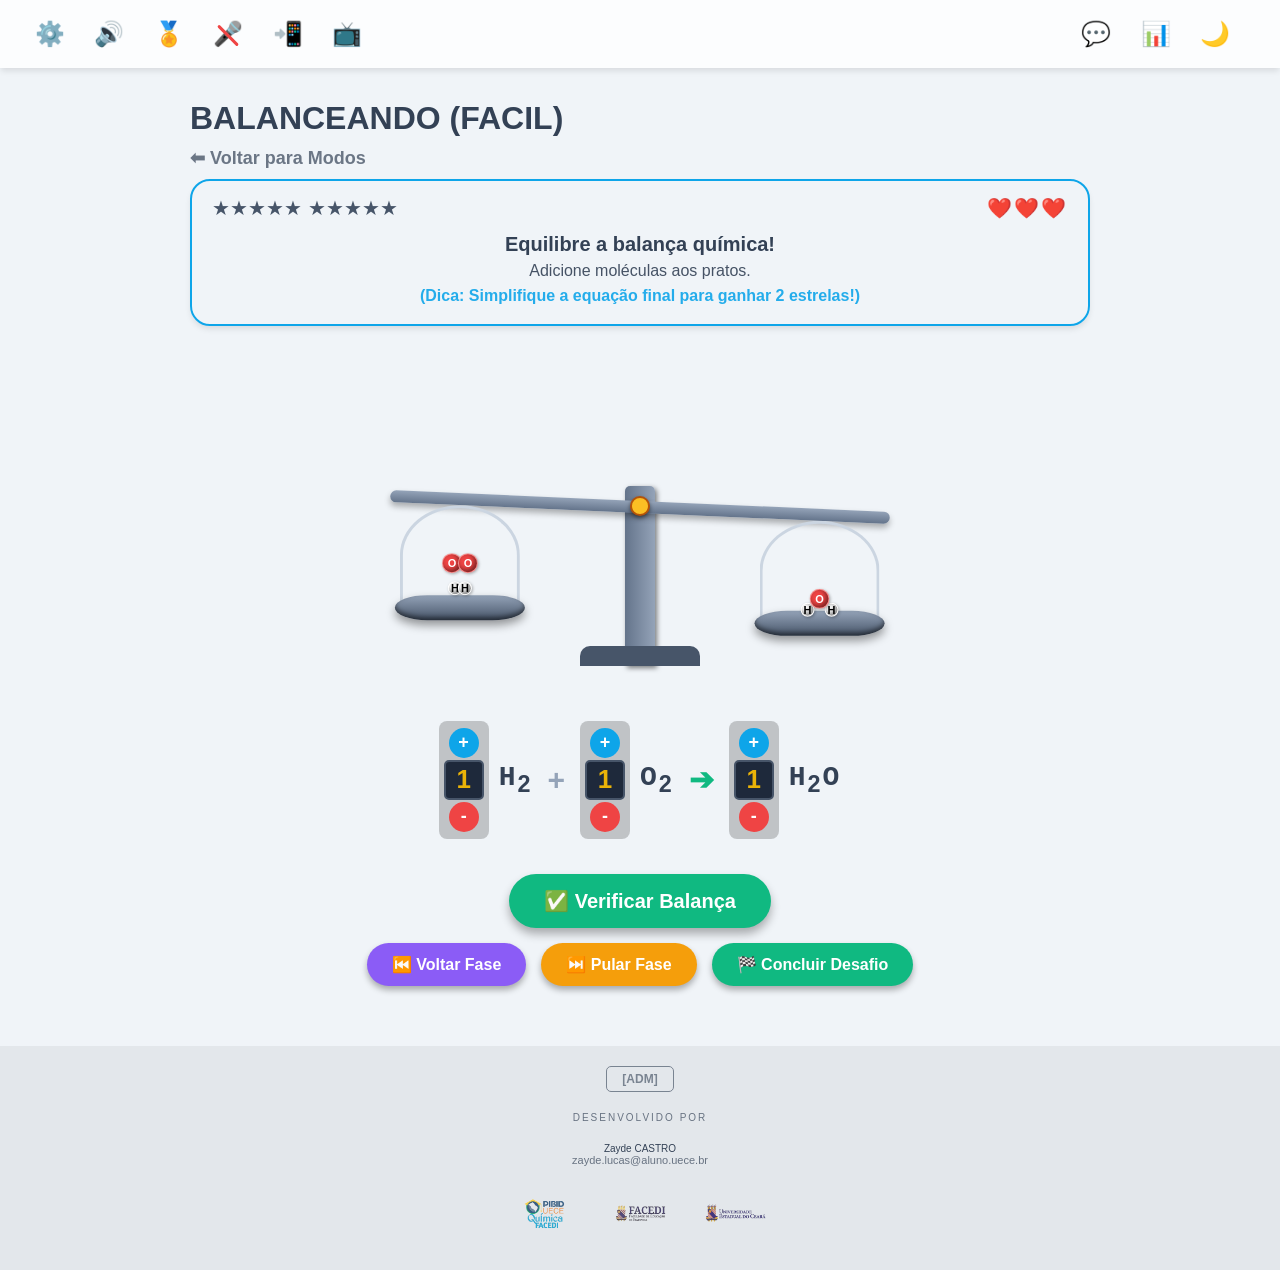
==== commit 488cca22: "Add files via upload" ====
--- a/balanceando.html
+++ b/balanceando.html
@@ -25,8 +25,8 @@
     <button class="icon-btn" onclick="abrirConquistas()">🏅</button>
     <button class="icon-btn" onclick="toggleAssistenteVoz()" id="btnAssistente" title="Assistente de Voz">🎤</button>
     
-    <!-- BOTÕES ADICIONADOS PARA PWA E TELA CHEIA -->
-    <button id="btn-instalar" class="icon-btn" style="display: none;" title="Baixar Aplicativo">📲</button>
+    <!-- BOTÕES ADICIONADOS PARA PWA E TELA CHEIA (Começa visível por padrão) -->
+    <button id="btn-instalar" class="icon-btn" style="display: inline-block;" title="Baixar Aplicativo">📲</button>
     <button class="icon-btn" onclick="toggleFullScreen()" id="btnFullscreen" title="Tela Cheia">📺</button>
     
     <div id="trofeus-globais" class="trofeus-container"></div>
--- a/global.css
+++ b/global.css
@@ -7,7 +7,9 @@
 @keyframes entrarTela { 0% { opacity: 0; } 100% { opacity: 1; } }
 @keyframes sairTela { 0% { opacity: 1; } 100% { opacity: 0; } }
 
-/* BLOQUEIO GERAL DE SELEÇÃO DE TEXTO PARA DISPOSITIVOS MÓVEIS (SAFARI/CHROME) */
+/* ==========================================================================
+   BLOQUEIO GERAL DE SELEÇÃO DE TEXTO E TOQUE SEGURO (MÓVEL/DESKTOP)
+   ========================================================================== */
 body, .peca-draggable, .elemento-tabela, .quadro-grid, img, .linha, h1, h2, h3, p, label {
   -webkit-touch-callout: none;
   -webkit-user-select: none;
@@ -17,7 +19,7 @@
   user-select: none;
 }
 
-/* PERMITE DIGITAÇÃO NORMAL EM INPUTS E CAIXAS DE CHAT */
+/* Garante que caixas de texto e entradas de dados funcionem normalmente */
 input, textarea, [contenteditable="true"] {
   -webkit-user-select: text;
   -moz-user-select: text;
@@ -25,9 +27,11 @@
   user-select: text;
 }
 
-/* OVERLAY DE ROTAÇÃO PARA DISPOSITIVOS EM MODO RETRATO (EM PÉ) */
+/* ==========================================================================
+   OVERLAY DE ROTAÇÃO PARA DISPOSITIVOS EM MODO RETRATO (EM PÉ)
+   ========================================================================== */
 #overlay-orientacao {
-  display: none;
+  display: none; /* Ativado dinamicamente pelo JavaScript de forma precisa */
   position: fixed;
   top: 0;
   left: 0;
@@ -53,13 +57,9 @@
   100% { transform: rotate(0deg); }
 }
 
-/* Ativa o bloqueio apenas em telas com menos de 1024px que estejam no modo Portrait (em pé) */
-@media (max-width: 1024px) and (orientation: portrait) {
-  #overlay-orientacao {
-    display: flex;
-  }
-}
-
+/* ==========================================================================
+   ELEMENTOS GLOBAIS DO SITE
+   ========================================================================== */
 .escondido { display: none !important; opacity: 0; pointer-events: none;}
 .toast { position: fixed; top: 90px; left: 50%; transform: translateX(-50%); background: var(--btn-bg); color: white; padding: 12px 25px; border-radius: 30px; font-weight: bold; font-size: 16px; box-shadow: 0 10px 20px rgba(0,0,0,0.3); z-index: 99999; transition: opacity 0.4s ease, top 0.4s ease; text-align: center; width: max-content; max-width: 90vw;}
 
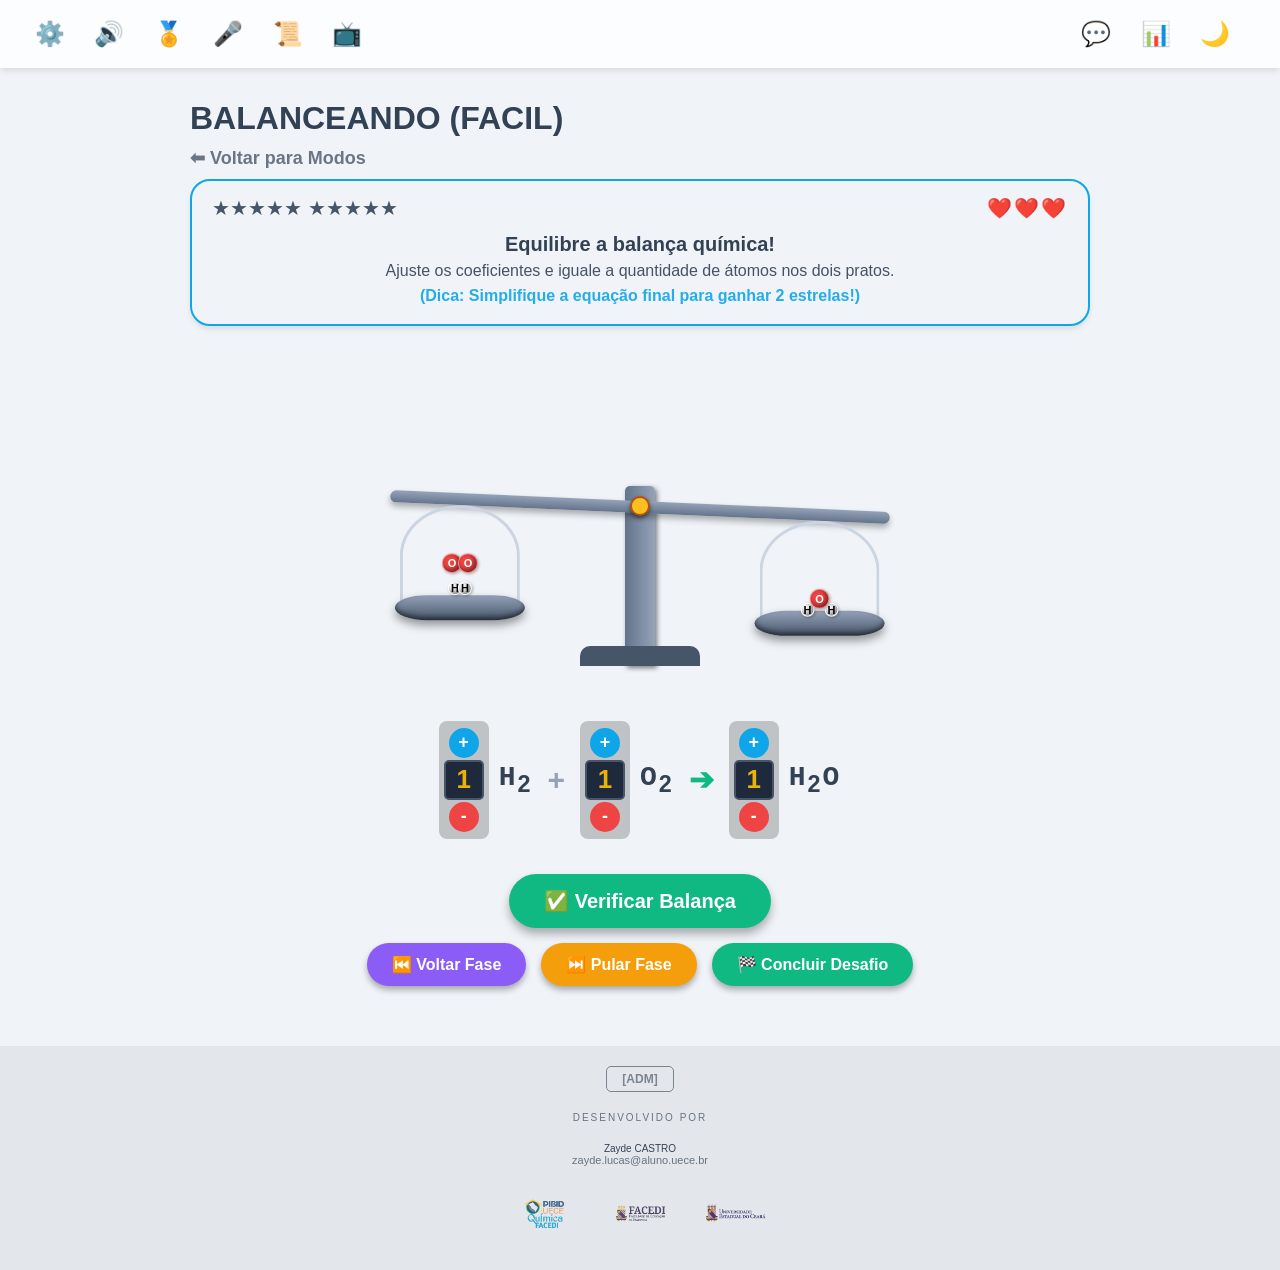
==== commit 327d4de8: "Add files via upload" ====
--- a/balanceando.html
+++ b/balanceando.html
@@ -17,6 +17,8 @@
 <audio id="somGanhou" src="ganhou.mp3"></audio>
 <audio id="somPerdeu" src="perdeu.mp3"></audio>
 <audio id="somEstrela" src="estrela.mp3"></audio>
+<audio id="somConquista" src="conquista.mp3"></audio>
+<audio id="transicaoSom" src="transicao.mp3"></audio>
 
 <header class="topo">
   <div class="esquerda">
@@ -24,9 +26,7 @@
     <button class="icon-btn" onclick="toggleMute()" id="muteBtn">🔊</button>
     <button class="icon-btn" onclick="abrirConquistas()">🏅</button>
     <button class="icon-btn" onclick="toggleAssistenteVoz()" id="btnAssistente" title="Assistente de Voz">🎤</button>
-    
-    <!-- BOTÕES ADICIONADOS PARA PWA E TELA CHEIA (Começa visível por padrão) -->
-    <button id="btn-instalar" class="icon-btn" style="display: inline-block;" title="Baixar Aplicativo">📲</button>
+    <button class="icon-btn" onclick="abrirComandosVoz()" title="Lista de Comandos de Voz">📜</button>
     <button class="icon-btn" onclick="toggleFullScreen()" id="btnFullscreen" title="Tela Cheia">📺</button>
     
     <div id="trofeus-globais" class="trofeus-container"></div>
@@ -64,7 +64,7 @@
       </div>
       <div class="hud-pergunta" style="text-align: center;">
           <strong style="font-size: 20px;">Equilibre a balança química!</strong><br>
-          <span style="font-size: 16px; opacity: 0.9;">Adicione moléculas aos pratos.<br>
+          <span style="font-size: 16px; opacity: 0.9;">Ajuste os coeficientes e iguale a quantidade de átomos nos dois pratos.<br>
           <span style="color: #0ea5e9; font-weight: bold;">(Dica: Simplifique a equação final para ganhar 2 estrelas!)</span>
           </span>
       </div>
@@ -104,7 +104,6 @@
   <div class="creditos"><p class="creditos-titulo">Desenvolvido por</p><p class="autor">Zayde CASTRO</p><p class="email">zayde.lucas@aluno.uece.br</p><div class="logos"><img src="pibid.png"><img src="faced.png"><img src="uece.png"></div></div>
 </footer>
 
-<!-- MODAL DA ESTRELA QUE TINHA SUMIDO -->
 <div id="modal-estrela" class="modal-overlay" style="z-index: 100000; display: none;">
     <div class="modal-box modal-box-epic" style="background: transparent; box-shadow: none; text-align: center; color: white;">
         <div id="animacao-estrela" style="font-size: 150px; text-shadow: 0 0 30px gold; animation: flutuarGigante 2s infinite ease-in-out;">⭐</div>
@@ -116,12 +115,12 @@
 <div id="modal-erro-desafio" class="modal-overlay" style="z-index: 100000; display: none;">
     <div class="modal-box modal-box-epic" style="border: 4px solid #ef4444; background: linear-gradient(135deg, #fef2f2, #fee2e2); animation: tremer 0.4s;">
         <div class="modal-header" style="background: #ef4444; justify-content: center; font-size: 24px; border-bottom: 4px solid #b91c1c;">
-            <h3 style="text-shadow: 1px 1px 2px rgba(0,0,0,0.3);">❌ Balança Torta!</h3>
+            <h3 style="text-shadow: 1px 1px 2px rgba(0,0,0,0.3);">❌ Balança Desequilibrada!</h3>
         </div>
         <div class="modal-body" style="text-align: center;">
             <div style="font-size: 60px; margin-bottom: 10px;">⚠️</div>
             <p id="texto-erro-desafio" style="font-size: 20px; margin-bottom: 25px; color: #b91c1c; font-weight: bold;"></p>
-            <button type="button" onclick="document.getElementById('modal-erro-desafio').style.display='none'" class="btn-epic-red" style="background: #ef4444; font-size: 20px;">Tentar Novamente</button>
+            <button type="button" onclick="fecharErroBalanceando()" class="btn-epic-red" style="background: #ef4444; font-size: 20px;">Tentar Novamente</button>
         </div>
     </div>
 </div>
@@ -146,4 +145,4 @@
 <script src="assistente.js"></script>
 <script src="balanceando.js"></script>
 </body>
-</html>+</html>
--- a/global.css
+++ b/global.css
@@ -28,10 +28,29 @@
 }
 
 /* ==========================================================================
-   OVERLAY DE ROTAÇÃO PARA DISPOSITIVOS EM MODO RETRATO (EM PÉ)
-   ========================================================================== */
-#overlay-orientacao {
-  display: none; /* Ativado dinamicamente pelo JavaScript de forma precisa */
+   TELA CHEIA SIMULADA PARA IPHONE/IOS
+   ========================================================================== */
+body.fullscreen-ios-fake {
+  position: fixed !important;
+  top: 0 !important;
+  left: 0 !important;
+  width: 100vw !important;
+  height: 100vh !important;
+  z-index: 999999 !important;
+  overflow: hidden !important;
+}
+body.fullscreen-ios-fake .game-container, 
+body.fullscreen-ios-fake .container {
+  height: 100vh !important;
+  max-width: 100vw !important;
+  padding-top: 60px !important;
+}
+
+/* ==========================================================================
+   OVERLAY DE ROTAÇÃO PARA DISPOSITIVOS EM MODO RETRATO (EM PÉ) - CSS PURO
+   ========================================================================== */
+#aviso-virar-tela {
+  display: none; /* Oculto por padrão */
   position: fixed;
   top: 0;
   left: 0;
@@ -55,6 +74,12 @@
   0% { transform: rotate(0deg); }
   50% { transform: rotate(-90deg); }
   100% { transform: rotate(0deg); }
+}
+
+@media screen and (orientation: portrait) {
+  #aviso-virar-tela {
+    display: flex !important; /* Exibe o overlay automaticamente apenas na vertical */
+  }
 }
 
 /* ==========================================================================
